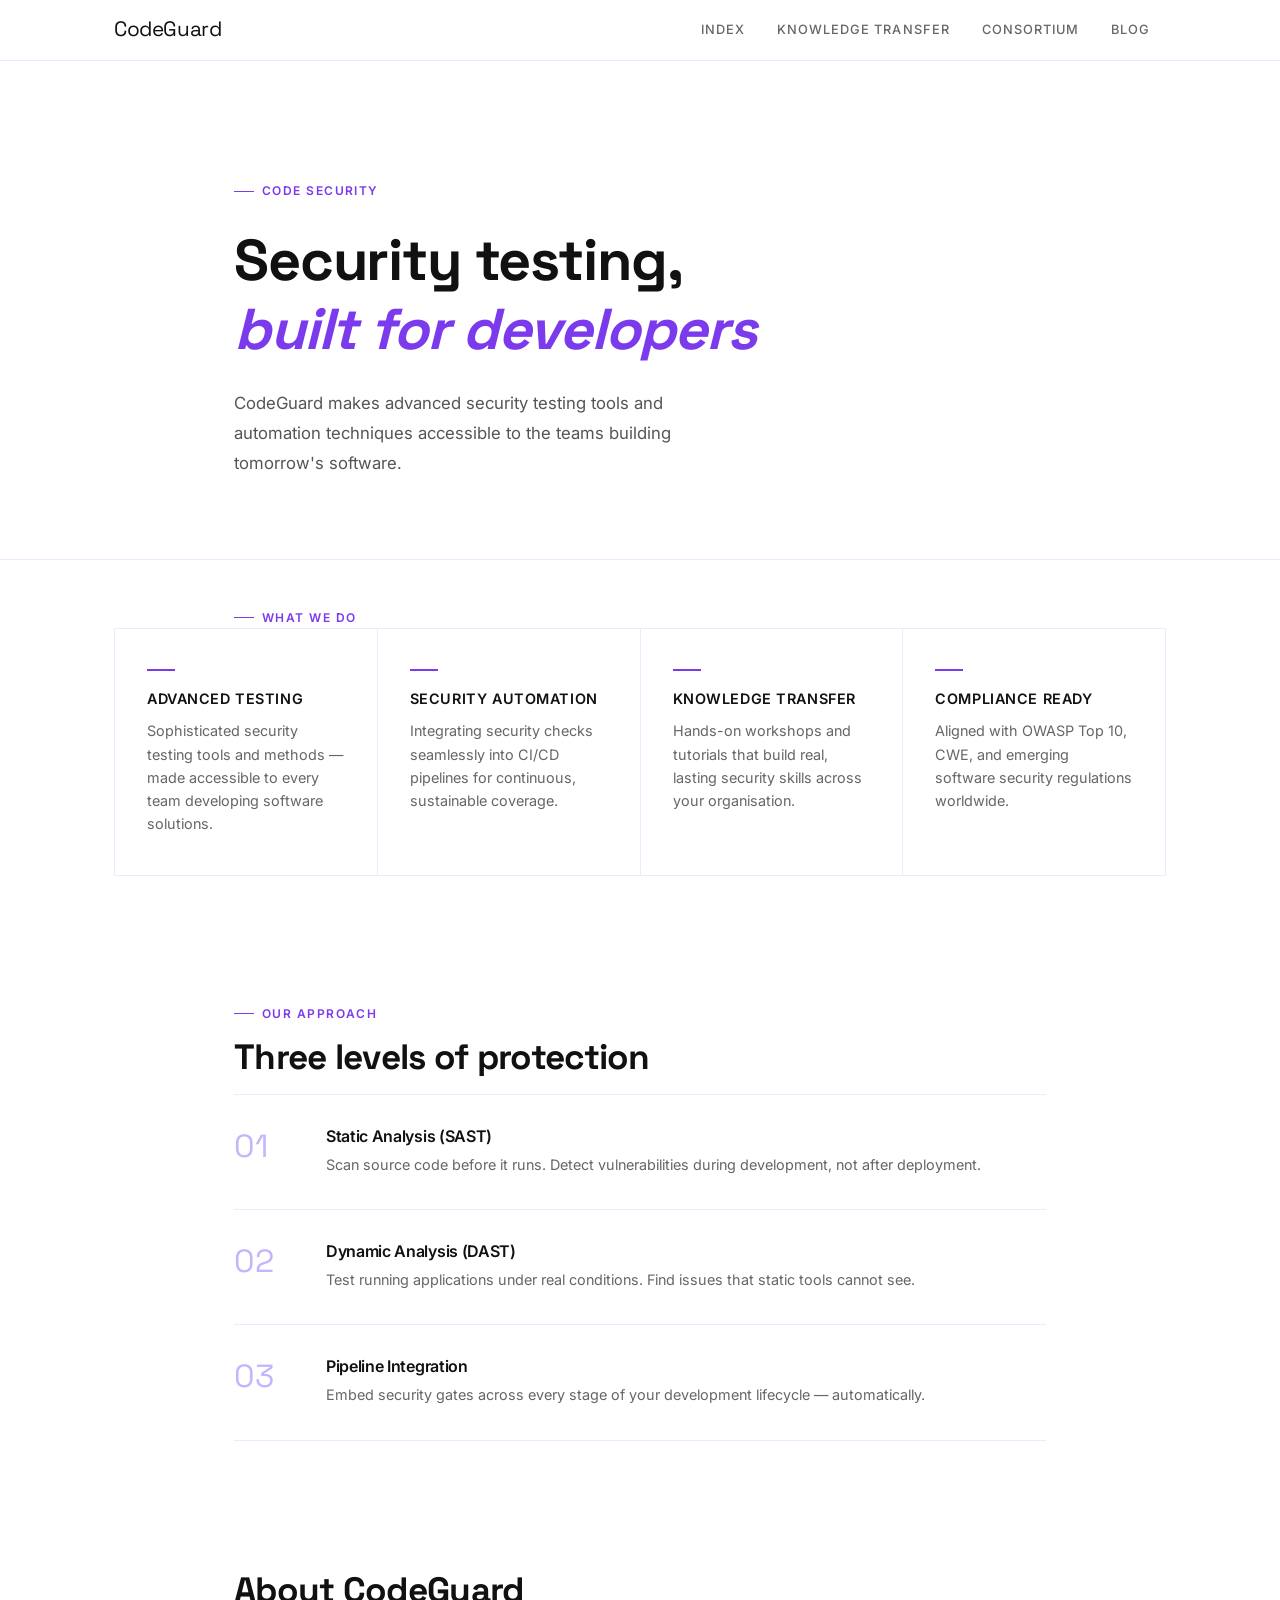
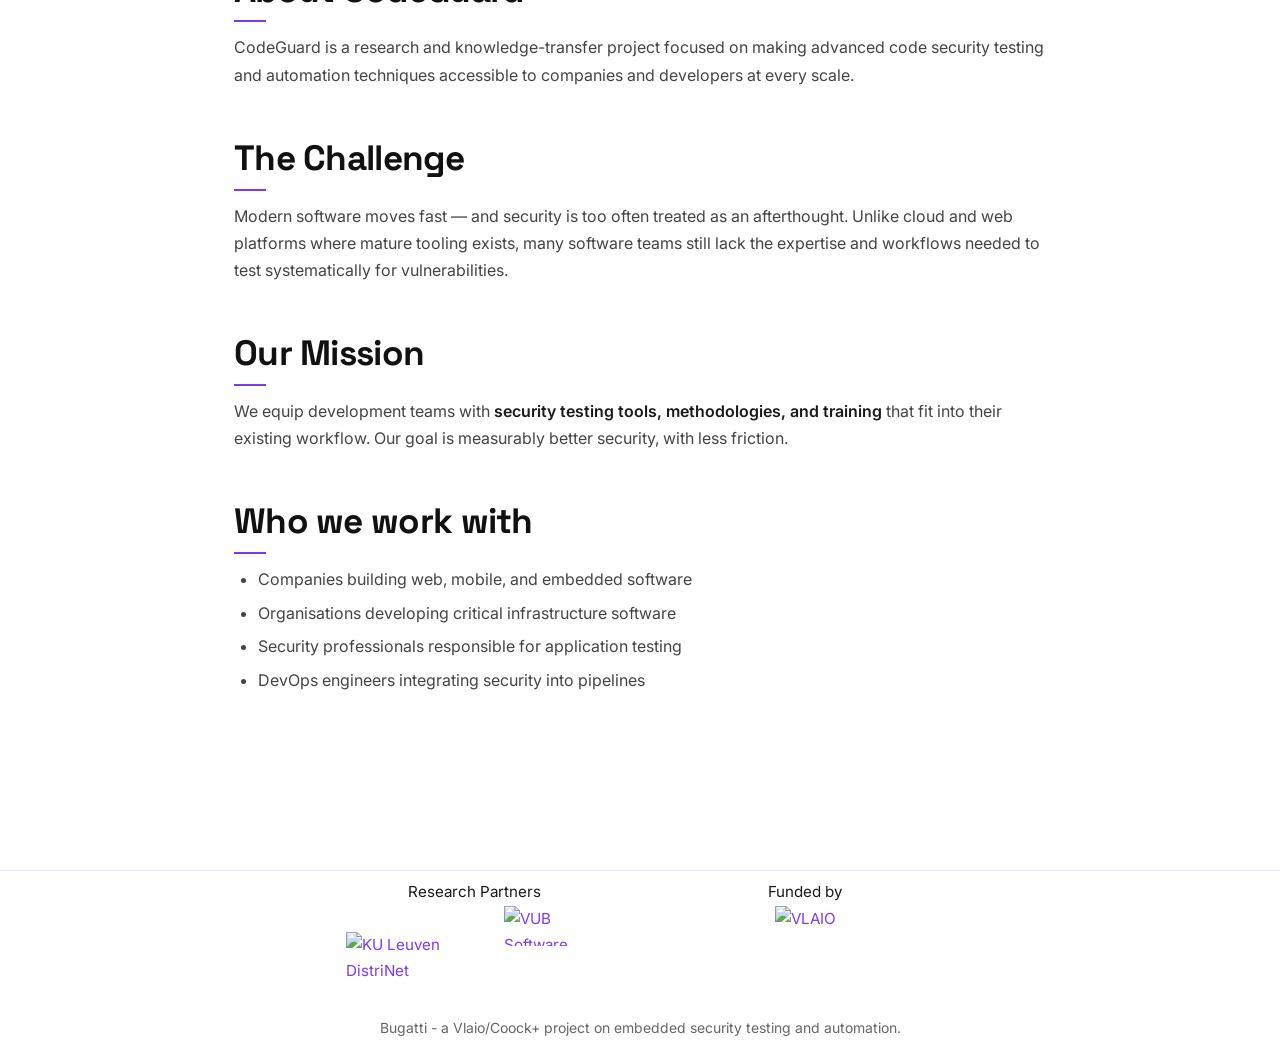
==== index.html @ ed8e91cf "added website page structure and template" ====
<!DOCTYPE html>
<html lang="en">

<head>
  <meta charset="utf-8">
  <meta name="viewport" content="width=device-width, initial-scale=1">
  <title>CodeGuard — Code Security Testing and Automation</title>
  <meta name="description"
    content="CodeGuard makes advanced code security testing and automation accessible to software teams.">
  <link rel="stylesheet" href="style.css">
</head>

<body>

  <header class="site-header">
    <div class="container--wide">
      <div class="nav-inner">
        <a class="site-brand" href="index.html">CodeGuard</a>
        <nav class="site-nav">
          <a href="index.html">Index</a>
          <a href="knowledge-transfer.html">Knowledge Transfer</a>
          <a href="consortium.html">Consortium</a>
          <a href="blog.html">Blog</a>
        </nav>
      </div>
    </div>
  </header>

  <main>

    <!-- Hero -->
    <section class="hero">
      <div class="container">
        <div class="hero__label">Code Security</div>
        <h1>Security testing,<br><em>built for developers</em></h1>
        <p class="hero__sub">
          CodeGuard makes advanced security testing tools and automation techniques
          accessible to the teams building tomorrow's software.
        </p>

      </div>
    </section>

    <!-- Key capabilities -->
    <section class="section--sm">
      <div class="container">
        <p class="section-label">What we do</p>
      </div>
      <div class="container--wide">
        <div class="feature-grid">
          <div class="feature-card">
            <div class="feature-card__marker"></div>
            <h3>Advanced Testing</h3>
            <p>Sophisticated security testing tools and methods — made accessible to every team developing software
              solutions.</p>
          </div>
          <div class="feature-card">
            <div class="feature-card__marker"></div>
            <h3>Security Automation</h3>
            <p>Integrating security checks seamlessly into CI/CD pipelines for continuous, sustainable coverage.</p>
          </div>
          <div class="feature-card">
            <div class="feature-card__marker"></div>
            <h3>Knowledge Transfer</h3>
            <p>Hands-on workshops and tutorials that build real, lasting security skills across your organisation.</p>
          </div>
          <div class="feature-card">
            <div class="feature-card__marker"></div>
            <h3>Compliance Ready</h3>
            <p>Aligned with OWASP Top 10, CWE, and emerging software security regulations worldwide.</p>
          </div>
        </div>
      </div>
    </section>

    <!-- Three-level approach -->
    <section class="section" id="about">
      <div class="container">
        <p class="section-label">Our approach</p>
        <h2>Three levels of protection</h2>
        <div class="step-list">
          <div class="step-item">
            <div class="step-number">01</div>
            <div class="step-content">
              <h3>Static Analysis (SAST)</h3>
              <p>Scan source code before it runs. Detect vulnerabilities during development, not after deployment.</p>
            </div>
          </div>
          <div class="step-item">
            <div class="step-number">02</div>
            <div class="step-content">
              <h3>Dynamic Analysis (DAST)</h3>
              <p>Test running applications under real conditions. Find issues that static tools cannot see.</p>
            </div>
          </div>
          <div class="step-item">
            <div class="step-number">03</div>
            <div class="step-content">
              <h3>Pipeline Integration</h3>
              <p>Embed security gates across every stage of your development lifecycle — automatically.</p>
            </div>
          </div>
        </div>
      </div>
    </section>

    <!-- About prose -->
    <section class="section" style="padding-top:0;">
      <div class="container prose">
        <h2>About CodeGuard</h2>
        <p>
          CodeGuard is a research and knowledge-transfer project focused on making
          advanced code security testing and automation techniques accessible to
          companies and developers at every scale.
        </p>

        <h2>The Challenge</h2>
        <p>
          Modern software moves fast — and security is too often treated as an
          afterthought. Unlike cloud and web platforms where mature tooling exists,
          many software teams still lack the expertise and workflows needed to test
          systematically for vulnerabilities.
        </p>

        <h2>Our Mission</h2>
        <p>
          We equip development teams with <strong>security testing tools, methodologies,
            and training</strong> that fit into their existing workflow. Our goal is
          measurably better security, with less friction.
        </p>

        <h2>Who we work with</h2>
        <ul>
          <li>Companies building web, mobile, and embedded software</li>
          <li>Organisations developing critical infrastructure software</li>
          <li>Security professionals responsible for application testing</li>
          <li>DevOps engineers integrating security into pipelines</li>
        </ul>
      </div>
    </section>

  </main>

  <footer class="site-footer" style="padding: 0.5em 0 0.5em 0; font-size: 0.95em;">
    <div class="wrapper" style="padding: 0;">
      <div class="footer-row"
        style="display: flex; flex-direction: row; align-items: flex-start; justify-content: center; gap: 2em; flex-wrap: nowrap;">
        <!-- Research Partners Column -->
        <div
          style="display: flex; flex-direction: column; align-items: center; flex: 1; min-width: 220px; max-width: 300px;">
          <div class="footer-partners-title" style="font-size: 1em; text-align: center; margin-bottom: 0.1em;">Research
            Partners</div>
          <div class="footer-logos"
            style="display: flex; gap: 0.5em; align-items: center; justify-content: center; width: 100%;">
            <a href="http://iiw.kuleuven.be/onderzoek/distrinet/" target="_blank" rel="noopener noreferrer"
              title="KU Leuven DistriNet">
              <img src="/assets/images/kul_distrinet.png" alt="KU Leuven DistriNet"
                style="max-height: 50px; max-width: 150px;">
            </a>
            <a href="https://soft.vub.ac.be/" target="_blank" rel="noopener noreferrer"
              title="VUB Software Languages Lab">
              <img src="/assets/images/vub_soft.png" alt="VUB Software Languages Lab"
                style="max-height: 40px; max-width: 100px;">
            </a>
          </div>
        </div>
        <!-- Funded By Column -->
        <div
          style="display: flex; flex-direction: column; align-items: center; flex: 1; min-width: 220px; max-width: 300px;">
          <div class="footer-partners-title" style="font-size: 1em; text-align: center; margin-bottom: 0.1em;">Funded by
          </div>
          <div class="footer-logo-funded"
            style="display: flex; align-items: center; justify-content: center; width: 100%;">
            <a href="https://www.vlaio.be/" target="_blank" rel="noopener noreferrer"
              title="VLAIO - Flanders Innovation & Entrepreneurship">
              <img src="/assets/images/vlaio.png" alt="VLAIO" style="max-height: 38px; max-width: 110px;">
            </a>
          </div>
        </div>
      </div>
      <div style="text-align:center; font-size:0.92em; color:#666; margin-top:0.5em;">
        Bugatti - a Vlaio/Coock+ project on embedded security testing and automation.
      </div>
    </div>
  </footer>

</body>

</html>
---- style.css ----
@import url('https://fonts.googleapis.com/css2?family=Inter:wght@300;400;500;600;700&family=Space+Grotesk:wght@400;500;600;700&display=swap');

/* ── Reset & Base ──────────────────────────────── */
*, *::before, *::after { margin: 0; padding: 0; box-sizing: border-box; }

html { font-size: 16px; scroll-behavior: smooth; }

body {
  font-family: 'Inter', sans-serif;
  font-weight: 400;
  line-height: 1.7;
  color: #1a1a1a;
  background: #ffffff;
  -webkit-font-smoothing: antialiased;
}

/* ── Typography ───────────────────────────────── */
h1, h2, h3, h4 {
  font-family: 'Space Grotesk', sans-serif;
  font-weight: 700;
  letter-spacing: -0.02em;
  line-height: 1.2;
  color: #111;
}

h1 { font-size: clamp(2.4rem, 5vw, 3.6rem); }
h2 { font-size: clamp(1.6rem, 3vw, 2.2rem); margin-bottom: 1rem; }
h3 { font-size: 1.25rem; margin-bottom: 0.5rem; }
h4 { font-size: 1rem; }

p { margin-bottom: 1rem; color: #444; }
p:last-child { margin-bottom: 0; }

a { color: #7c3aed; text-decoration: none; transition: color 0.2s; }
a:hover { color: #5b21b6; }

ul, ol { margin-left: 1.5rem; color: #444; }
li { margin-bottom: 0.4rem; }

strong { font-weight: 600; color: #1a1a1a; }

hr { border: none; border-top: 1px solid #ede9fe; margin: 2.5rem 0; }

/* ── Layout ───────────────────────────────────── */
.container {
  max-width: 860px;
  margin: 0 auto;
  padding: 0 1.5rem;
}

.container--wide {
  max-width: 1100px;
  margin: 0 auto;
  padding: 0 1.5rem;
}

/* ── Header / Nav ─────────────────────────────── */
.site-header {
  position: sticky;
  top: 0;
  background: rgba(255, 255, 255, 0.95);
  -webkit-backdrop-filter: blur(8px);
  backdrop-filter: blur(8px);
  border-bottom: 1px solid #ede9fe;
  z-index: 100;
}

.nav-inner {
  display: flex;
  align-items: center;
  justify-content: space-between;
  height: 60px;
}

.site-brand {
  font-family: 'Space Grotesk', sans-serif;
  font-size: 1.3rem;
  color: #111;
  letter-spacing: -0.02em;
}

.site-brand:hover { color: #7c3aed; text-decoration: none; }

.site-nav {
  display: flex;
  align-items: center;
  gap: 0;
}

.site-nav a {
  font-size: 0.8rem;
  font-weight: 500;
  letter-spacing: 0.08em;
  text-transform: uppercase;
  color: #666;
  padding: 0.4rem 1rem;
  border-radius: 2px;
  transition: color 0.2s;
}

.site-nav a:hover { color: #7c3aed; text-decoration: none; }

/* ── Page sections ────────────────────────────── */
.section { padding: 5rem 0; }
.section--sm { padding: 3rem 0; }
.section--top { padding-top: 5rem; }

/* ── Hero ─────────────────────────────────────── */
.hero {
  padding: 7rem 0 5rem;
  border-bottom: 1px solid #ede9fe;
}

.hero__label {
  display: inline-flex;
  align-items: center;
  gap: 0.5rem;
  font-size: 0.75rem;
  font-weight: 600;
  letter-spacing: 0.12em;
  text-transform: uppercase;
  color: #7c3aed;
  margin-bottom: 1.5rem;
}

.hero__label::before {
  content: '';
  display: inline-block;
  width: 20px;
  height: 1px;
  background: #7c3aed;
}

.hero h1 { margin-bottom: 1.5rem; max-width: 700px; }

.hero h1 em {
  font-style: italic;
  color: #7c3aed;
}

.hero__sub {
  font-size: 1.05rem;
  color: #555;
  max-width: 520px;
  margin-bottom: 2.5rem;
  line-height: 1.8;
}

.hero__actions { display: flex; gap: 1rem; align-items: center; flex-wrap: wrap; }

/* ── Buttons ──────────────────────────────────── */
.btn {
  display: inline-block;
  font-size: 0.8rem;
  font-weight: 600;
  letter-spacing: 0.06em;
  text-transform: uppercase;
  padding: 0.75rem 1.75rem;
  border-radius: 2px;
  transition: all 0.2s;
  text-decoration: none;
}

.btn--primary {
  background: #7c3aed;
  color: #fff;
  border: 1px solid #7c3aed;
}

.btn--primary:hover {
  background: #5b21b6;
  border-color: #5b21b6;
  color: #fff;
  text-decoration: none;
}

.btn--ghost {
  background: transparent;
  color: #7c3aed;
  border: 1px solid #c4b5fd;
}

.btn--ghost:hover {
  background: #f5f3ff;
  text-decoration: none;
}

/* ── Feature grid ─────────────────────────────── */
.feature-grid {
  display: grid;
  grid-template-columns: repeat(auto-fit, minmax(240px, 1fr));
  gap: 0;
  border-top: 1px solid #ede9fe;
  border-left: 1px solid #ede9fe;
}

.feature-card {
  padding: 2.5rem 2rem;
  border-right: 1px solid #ede9fe;
  border-bottom: 1px solid #ede9fe;
  transition: background 0.2s;
}

.feature-card:hover { background: #faf8ff; }

.feature-card__marker {
  width: 28px;
  height: 2px;
  background: #7c3aed;
  margin-bottom: 1.2rem;
}

.feature-card h3 {
  font-family: 'Inter', sans-serif;
  font-size: 0.9rem;
  font-weight: 600;
  letter-spacing: 0.04em;
  text-transform: uppercase;
  color: #111;
  margin-bottom: 0.75rem;
}

.feature-card p { font-size: 0.9rem; color: #666; margin: 0; line-height: 1.6; }

/* ── Level / Step cards ───────────────────────── */
.step-list { display: flex; flex-direction: column; gap: 0; }

.step-item {
  display: grid;
  grid-template-columns: 60px 1fr;
  gap: 2rem;
  padding: 2rem 0;
  border-bottom: 1px solid #ede9fe;
  align-items: start;
}

.step-item:first-child { border-top: 1px solid #ede9fe; }

.step-number {
  font-family: 'Space Grotesk', sans-serif;
  font-size: 2rem;
  color: #c4b5fd;
  line-height: 1;
  padding-top: 0.15rem;
}

.step-content h3 {
  font-family: 'Inter', sans-serif;
  font-size: 1rem;
  font-weight: 600;
  color: #111;
  margin-bottom: 0.4rem;
}

.step-content p { font-size: 0.9rem; color: #666; margin: 0; }

/* ── Prose content (About, etc.) ──────────────── */
.prose h1 { margin-bottom: 0.75rem; }
.prose h2 { margin-top: 3rem; margin-bottom: 0.75rem; padding-bottom: 0; }
.prose h2::after {
  content: '';
  display: block;
  width: 32px;
  height: 2px;
  background: #7c3aed;
  margin-top: 0.6rem;
}
.prose p { font-size: 1rem; color: #444; }
.prose ul { margin-bottom: 1rem; }
.prose ol { margin-bottom: 1rem; }
.prose li { font-size: 1rem; color: #444; }

/* ── Page hero (inner pages) ──────────────────── */
.page-hero {
  padding: 4rem 0 3rem;
  border-bottom: 1px solid #ede9fe;
}

.page-hero__label {
  font-size: 0.75rem;
  font-weight: 600;
  letter-spacing: 0.12em;
  text-transform: uppercase;
  color: #7c3aed;
  margin-bottom: 0.75rem;
}

.page-hero h1 { margin-bottom: 0.75rem; }
.page-hero p { font-size: 1.05rem; color: #555; max-width: 560px; }

/* ── Event / Blog cards ───────────────────────── */
.card-list { display: flex; flex-direction: column; gap: 0; }

.card {
  padding: 2rem 0;
  border-bottom: 1px solid #ede9fe;
}

.card:first-child { border-top: 1px solid #ede9fe; }

.card__meta {
  font-size: 0.78rem;
  font-weight: 500;
  letter-spacing: 0.06em;
  text-transform: uppercase;
  color: #a78bfa;
  margin-bottom: 0.5rem;
}

.card h3 {
  font-family: 'Inter', sans-serif;
  font-size: 1.05rem;
  font-weight: 600;
  color: #111;
  margin-bottom: 0.4rem;
}

.card h3 a { color: inherit; }
.card h3 a:hover { color: #7c3aed; }

.card p { font-size: 0.9rem; color: #666; margin-bottom: 0.75rem; }

.card__link {
  font-size: 0.8rem;
  font-weight: 600;
  letter-spacing: 0.04em;
  color: #7c3aed;
}

.card__link:hover { color: #5b21b6; }

/* ── Upcoming event highlight ─────────────────── */
.event-highlight {
  padding: 2rem;
  background: #faf8ff;
  border: 1px solid #ede9fe;
  border-left: 3px solid #7c3aed;
  border-radius: 2px;
  margin: 2.5rem 0;
}

.event-highlight h3 {
  font-family: 'Inter', sans-serif;
  font-size: 1rem;
  font-weight: 600;
  margin-bottom: 0.5rem;
}

.event-highlight p, .event-highlight li { font-size: 0.9rem; color: #555; }

/* ── Partner block ────────────────────────────── */
.partner-card {
  padding: 2rem 0;
  border-bottom: 1px solid #ede9fe;
}

.partner-card:first-child { border-top: 1px solid #ede9fe; }

.partner-card h3 {
  font-family: 'Inter', sans-serif;
  font-size: 1.05rem;
  font-weight: 600;
  margin-bottom: 0.25rem;
  color: #111;
}

.partner-card .partner-role {
  font-size: 0.78rem;
  font-weight: 600;
  letter-spacing: 0.08em;
  text-transform: uppercase;
  color: #a78bfa;
  margin-bottom: 0.75rem;
}

.partner-card p { font-size: 0.9rem; color: #666; margin-bottom: 0.5rem; }

.partner-card a { font-size: 0.875rem; }

/* ── Contact box ──────────────────────────────── */
.contact-box {
  display: inline-flex;
  align-items: flex-start;
  gap: 0.75rem;
  padding: 1.25rem 1.5rem;
  border: 1px solid #ede9fe;
  border-radius: 2px;
  margin: 1.5rem 0;
  background: #faf8ff;
}

.contact-box__icon { color: #7c3aed; font-size: 1.1rem; line-height: 1.6; flex-shrink: 0; }
.contact-box__name { font-size: 0.9rem; font-weight: 600; color: #111; margin-bottom: 0.1rem; }
.contact-box__detail { font-size: 0.85rem; color: #666; }
.contact-box a { font-size: 0.85rem; }

/* ── Benefits grid ────────────────────────────── */
.benefit-grid {
  display: grid;
  grid-template-columns: repeat(auto-fit, minmax(200px, 1fr));
  gap: 0;
  border-top: 1px solid #ede9fe;
  border-left: 1px solid #ede9fe;
  margin-top: 2rem;
}

.benefit-item {
  padding: 2rem 1.5rem;
  border-right: 1px solid #ede9fe;
  border-bottom: 1px solid #ede9fe;
}

.benefit-item__icon { font-size: 1.4rem; margin-bottom: 0.75rem; }

.benefit-item h4 {
  font-family: 'Inter', sans-serif;
  font-size: 0.875rem;
  font-weight: 600;
  color: #111;
  margin-bottom: 0.4rem;
}

.benefit-item p { font-size: 0.85rem; color: #666; margin: 0; }

/* ── Blog search ──────────────────────────────── */
.search-box {
  width: 100%;
  padding: 0.75rem 1rem;
  font-size: 0.9rem;
  font-family: 'Inter', sans-serif;
  border: 1px solid #ede9fe;
  border-radius: 2px;
  outline: none;
  color: #1a1a1a;
  background: #fff;
  transition: border-color 0.2s;
  margin-bottom: 0.5rem;
}

.search-box:focus { border-color: #7c3aed; }
.search-hint { font-size: 0.8rem; color: #999; margin-bottom: 2rem; }

/* ── Section label ────────────────────────────── */
.section-label {
  font-size: 0.75rem;
  font-weight: 600;
  letter-spacing: 0.12em;
  text-transform: uppercase;
  color: #7c3aed;
  margin-bottom: 0.75rem;
  display: flex;
  align-items: center;
  gap: 0.5rem;
}

.section-label::before {
  content: '';
  display: inline-block;
  width: 20px;
  height: 1px;
  background: #7c3aed;
}

/* ── Footer ───────────────────────────────────── */
.site-footer {
  border-top: 1px solid #ede9fe;
  padding: 2.5rem 0;
  margin-top: 5rem;
}

.footer-inner {
  display: flex;
  align-items: center;
  justify-content: space-between;
  gap: 1rem;
  flex-wrap: wrap;
}

.footer-brand {
  font-family: 'Space Grotesk', sans-serif;
  font-size: 1.1rem;
  color: #111;
}

.footer-copy { font-size: 0.8rem; color: #999; }

/* ── Responsive ───────────────────────────────── */
@media (max-width: 640px) {
  .hero { padding: 4rem 0 3rem; }
  .section { padding: 3rem 0; }
  .nav-inner { height: 54px; }
  .site-nav a { padding: 0.4rem 0.5rem; }
  .step-item { grid-template-columns: 40px 1fr; gap: 1rem; }
  .footer-inner { flex-direction: column; align-items: flex-start; }
}
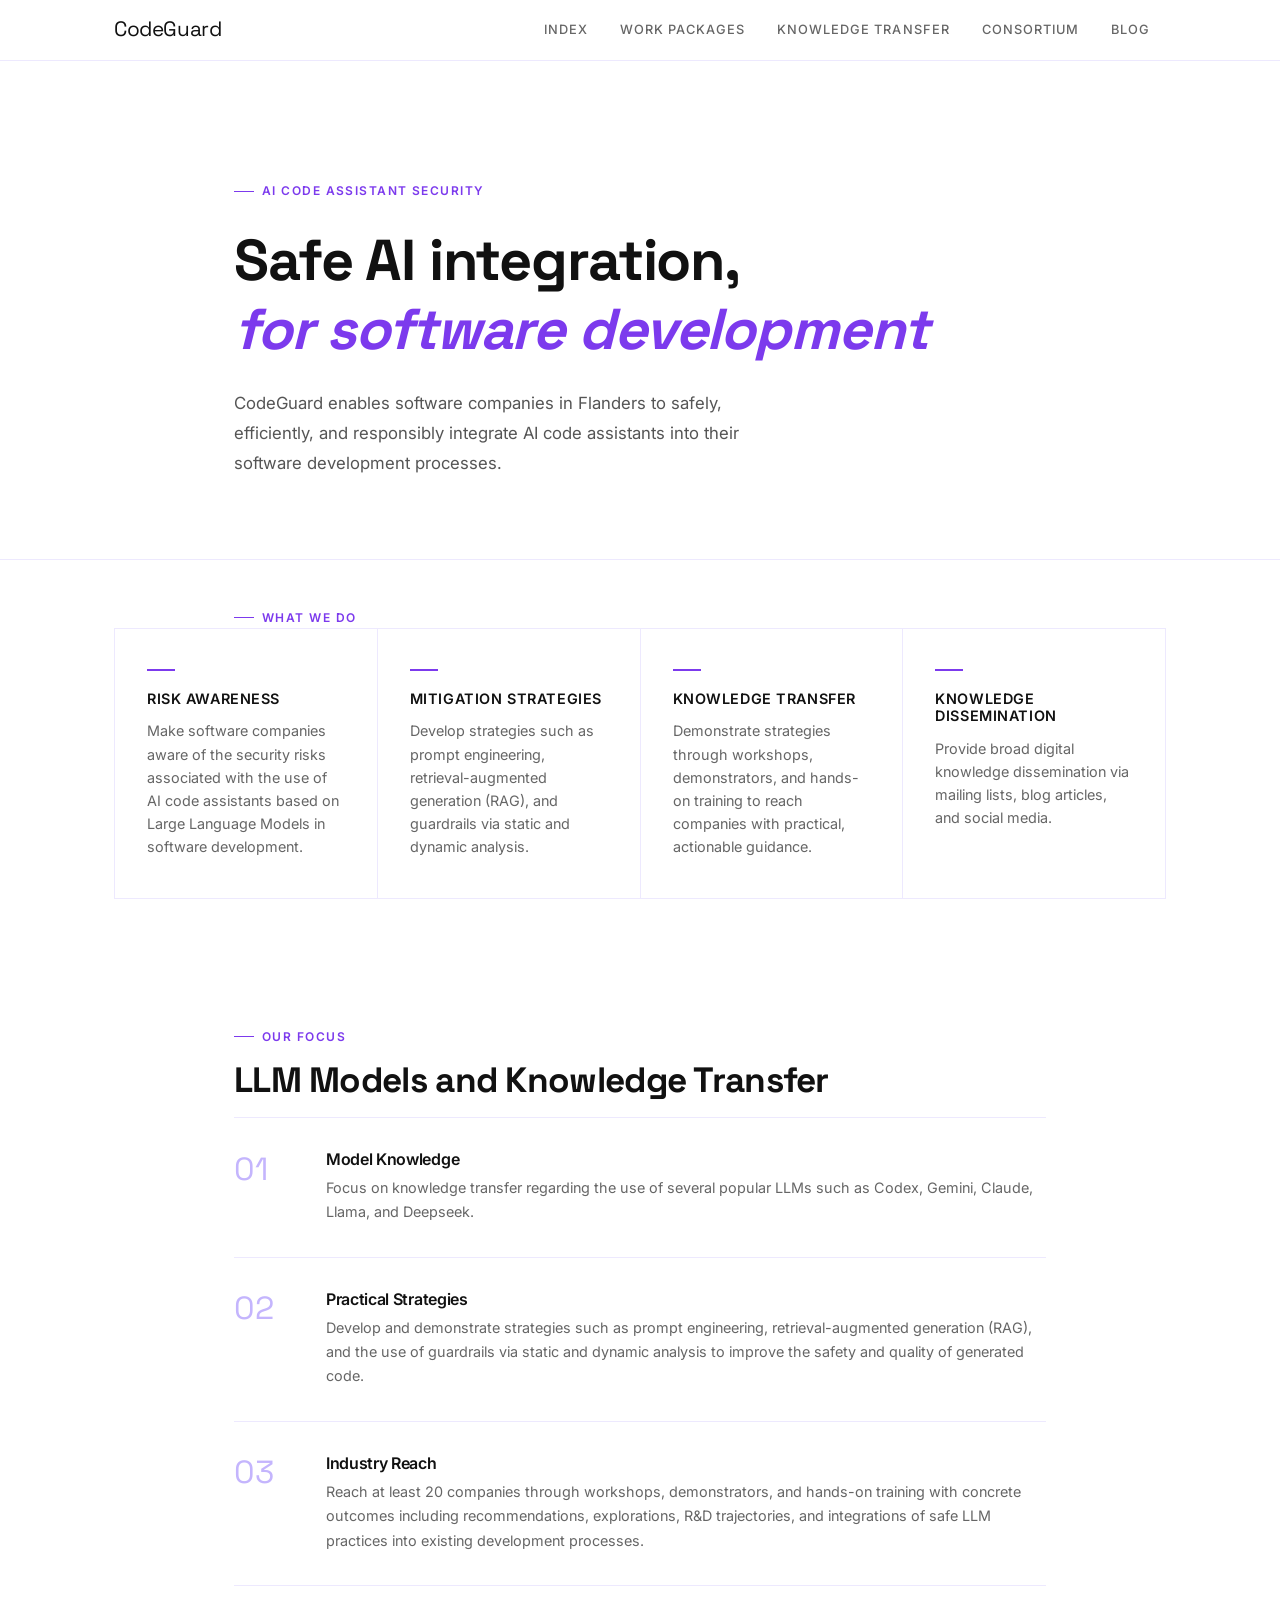
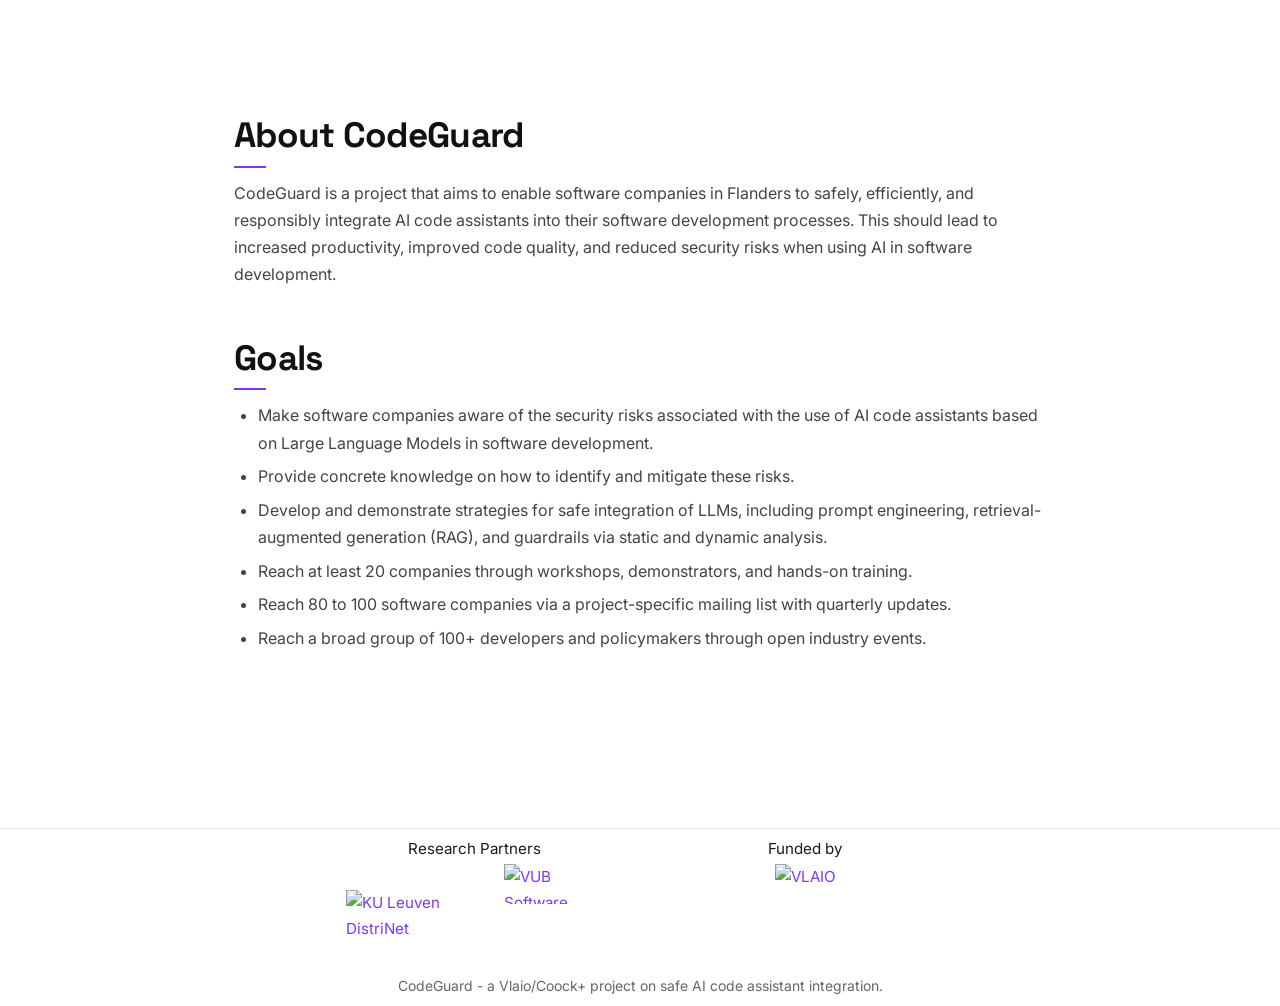
==== commit 4d1ddafa: "New content" ====
--- a/index.html
+++ b/index.html
@@ -1,189 +1,329 @@
-<!DOCTYPE html>
+<!doctype html>
 <html lang="en">
-
-<head>
-  <meta charset="utf-8">
-  <meta name="viewport" content="width=device-width, initial-scale=1">
-  <title>CodeGuard — Code Security Testing and Automation</title>
-  <meta name="description"
-    content="CodeGuard makes advanced code security testing and automation accessible to software teams.">
-  <link rel="stylesheet" href="style.css">
-</head>
-
-<body>
-
-  <header class="site-header">
-    <div class="container--wide">
-      <div class="nav-inner">
-        <a class="site-brand" href="index.html">CodeGuard</a>
-        <nav class="site-nav">
-          <a href="index.html">Index</a>
-          <a href="knowledge-transfer.html">Knowledge Transfer</a>
-          <a href="consortium.html">Consortium</a>
-          <a href="blog.html">Blog</a>
-        </nav>
-      </div>
-    </div>
-  </header>
-
-  <main>
-
-    <!-- Hero -->
-    <section class="hero">
-      <div class="container">
-        <div class="hero__label">Code Security</div>
-        <h1>Security testing,<br><em>built for developers</em></h1>
-        <p class="hero__sub">
-          CodeGuard makes advanced security testing tools and automation techniques
-          accessible to the teams building tomorrow's software.
-        </p>
-
-      </div>
-    </section>
-
-    <!-- Key capabilities -->
-    <section class="section--sm">
-      <div class="container">
-        <p class="section-label">What we do</p>
-      </div>
-      <div class="container--wide">
-        <div class="feature-grid">
-          <div class="feature-card">
-            <div class="feature-card__marker"></div>
-            <h3>Advanced Testing</h3>
-            <p>Sophisticated security testing tools and methods — made accessible to every team developing software
-              solutions.</p>
-          </div>
-          <div class="feature-card">
-            <div class="feature-card__marker"></div>
-            <h3>Security Automation</h3>
-            <p>Integrating security checks seamlessly into CI/CD pipelines for continuous, sustainable coverage.</p>
-          </div>
-          <div class="feature-card">
-            <div class="feature-card__marker"></div>
-            <h3>Knowledge Transfer</h3>
-            <p>Hands-on workshops and tutorials that build real, lasting security skills across your organisation.</p>
-          </div>
-          <div class="feature-card">
-            <div class="feature-card__marker"></div>
-            <h3>Compliance Ready</h3>
-            <p>Aligned with OWASP Top 10, CWE, and emerging software security regulations worldwide.</p>
-          </div>
-        </div>
-      </div>
-    </section>
-
-    <!-- Three-level approach -->
-    <section class="section" id="about">
-      <div class="container">
-        <p class="section-label">Our approach</p>
-        <h2>Three levels of protection</h2>
-        <div class="step-list">
-          <div class="step-item">
-            <div class="step-number">01</div>
-            <div class="step-content">
-              <h3>Static Analysis (SAST)</h3>
-              <p>Scan source code before it runs. Detect vulnerabilities during development, not after deployment.</p>
+    <head>
+        <meta charset="utf-8" />
+        <meta name="viewport" content="width=device-width, initial-scale=1" />
+        <title>
+            CodeGuard — Safe Deployment of AI Code Assistants in Software
+            Development
+        </title>
+        <meta
+            name="description"
+            content="CodeGuard enables software companies in Flanders to safely, efficiently, and responsibly integrate AI code assistants into their software development processes."
+        />
+        <link rel="stylesheet" href="style.css" />
+    </head>
+
+    <body>
+        <header class="site-header">
+            <div class="container--wide">
+                <div class="nav-inner">
+                    <a class="site-brand" href="index.html">CodeGuard</a>
+                    <nav class="site-nav">
+                        <a href="index.html">Index</a>
+                        <a href="workpackages.html">Work Packages</a>
+                        <a href="knowledge-transfer.html">Knowledge Transfer</a>
+                        <a href="consortium.html">Consortium</a>
+                        <a href="blog.html">Blog</a>
+                    </nav>
+                </div>
             </div>
-          </div>
-          <div class="step-item">
-            <div class="step-number">02</div>
-            <div class="step-content">
-              <h3>Dynamic Analysis (DAST)</h3>
-              <p>Test running applications under real conditions. Find issues that static tools cannot see.</p>
+        </header>
+
+        <main>
+            <!-- Hero -->
+            <section class="hero">
+                <div class="container">
+                    <div class="hero__label">AI Code Assistant Security</div>
+                    <h1>
+                        Safe AI integration,<br /><em
+                            >for software development</em
+                        >
+                    </h1>
+                    <p class="hero__sub">
+                        CodeGuard enables software companies in Flanders to
+                        safely, efficiently, and responsibly integrate AI code
+                        assistants into their software development processes.
+                    </p>
+                </div>
+            </section>
+
+            <!-- Key capabilities -->
+            <section class="section--sm">
+                <div class="container">
+                    <p class="section-label">What we do</p>
+                </div>
+                <div class="container--wide">
+                    <div class="feature-grid">
+                        <div class="feature-card">
+                            <div class="feature-card__marker"></div>
+                            <h3>Risk Awareness</h3>
+                            <p>
+                                Make software companies aware of the security
+                                risks associated with the use of AI code
+                                assistants based on Large Language Models in
+                                software development.
+                            </p>
+                        </div>
+                        <div class="feature-card">
+                            <div class="feature-card__marker"></div>
+                            <h3>Mitigation Strategies</h3>
+                            <p>
+                                Develop strategies such as prompt engineering,
+                                retrieval-augmented generation (RAG), and
+                                guardrails via static and dynamic analysis.
+                            </p>
+                        </div>
+                        <div class="feature-card">
+                            <div class="feature-card__marker"></div>
+                            <h3>Knowledge Transfer</h3>
+                            <p>
+                                Demonstrate strategies through workshops,
+                                demonstrators, and hands-on training to reach
+                                companies with practical, actionable guidance.
+                            </p>
+                        </div>
+                        <div class="feature-card">
+                            <div class="feature-card__marker"></div>
+                            <h3>Knowledge Dissemination</h3>
+                            <p>
+                                Provide broad digital knowledge dissemination
+                                via mailing lists, blog articles, and social
+                                media.
+                            </p>
+                        </div>
+                    </div>
+                </div>
+            </section>
+
+            <!-- Three-level approach -->
+            <section class="section" id="about">
+                <div class="container">
+                    <p class="section-label">Our focus</p>
+                    <h2>LLM Models and Knowledge Transfer</h2>
+                    <div class="step-list">
+                        <div class="step-item">
+                            <div class="step-number">01</div>
+                            <div class="step-content">
+                                <h3>Model Knowledge</h3>
+                                <p>
+                                    Focus on knowledge transfer regarding the
+                                    use of several popular LLMs such as Codex,
+                                    Gemini, Claude, Llama, and Deepseek.
+                                </p>
+                            </div>
+                        </div>
+                        <div class="step-item">
+                            <div class="step-number">02</div>
+                            <div class="step-content">
+                                <h3>Practical Strategies</h3>
+                                <p>
+                                    Develop and demonstrate strategies such as
+                                    prompt engineering, retrieval-augmented
+                                    generation (RAG), and the use of guardrails
+                                    via static and dynamic analysis to improve
+                                    the safety and quality of generated code.
+                                </p>
+                            </div>
+                        </div>
+                        <div class="step-item">
+                            <div class="step-number">03</div>
+                            <div class="step-content">
+                                <h3>Industry Reach</h3>
+                                <p>
+                                    Reach at least 20 companies through
+                                    workshops, demonstrators, and hands-on
+                                    training with concrete outcomes including
+                                    recommendations, explorations, R&D
+                                    trajectories, and integrations of safe LLM
+                                    practices into existing development
+                                    processes.
+                                </p>
+                            </div>
+                        </div>
+                    </div>
+                </div>
+            </section>
+
+            <!-- About prose -->
+            <section class="section" style="padding-top: 0">
+                <div class="container prose">
+                    <h2>About CodeGuard</h2>
+                    <p>
+                        CodeGuard is a project that aims to enable software
+                        companies in Flanders to safely, efficiently, and
+                        responsibly integrate AI code assistants into their
+                        software development processes. This should lead to
+                        increased productivity, improved code quality, and
+                        reduced security risks when using AI in software
+                        development.
+                    </p>
+
+                    <h2>Goals</h2>
+                    <ul>
+                        <li>
+                            Make software companies aware of the security risks
+                            associated with the use of AI code assistants based
+                            on Large Language Models in software development.
+                        </li>
+                        <li>
+                            Provide concrete knowledge on how to identify and
+                            mitigate these risks.
+                        </li>
+                        <li>
+                            Develop and demonstrate strategies for safe
+                            integration of LLMs, including prompt engineering,
+                            retrieval-augmented generation (RAG), and guardrails
+                            via static and dynamic analysis.
+                        </li>
+                        <li>
+                            Reach at least 20 companies through workshops,
+                            demonstrators, and hands-on training.
+                        </li>
+                        <li>
+                            Reach 80 to 100 software companies via a
+                            project-specific mailing list with quarterly
+                            updates.
+                        </li>
+                        <li>
+                            Reach a broad group of 100+ developers and
+                            policymakers through open industry events.
+                        </li>
+                    </ul>
+                </div>
+            </section>
+        </main>
+
+        <footer
+            class="site-footer"
+            style="padding: 0.5em 0 0.5em 0; font-size: 0.95em"
+        >
+            <div class="wrapper" style="padding: 0">
+                <div
+                    class="footer-row"
+                    style="
+                        display: flex;
+                        flex-direction: row;
+                        align-items: flex-start;
+                        justify-content: center;
+                        gap: 2em;
+                        flex-wrap: nowrap;
+                    "
+                >
+                    <!-- Research Partners Column -->
+                    <div
+                        style="
+                            display: flex;
+                            flex-direction: column;
+                            align-items: center;
+                            flex: 1;
+                            min-width: 220px;
+                            max-width: 300px;
+                        "
+                    >
+                        <div
+                            class="footer-partners-title"
+                            style="
+                                font-size: 1em;
+                                text-align: center;
+                                margin-bottom: 0.1em;
+                            "
+                        >
+                            Research Partners
+                        </div>
+                        <div
+                            class="footer-logos"
+                            style="
+                                display: flex;
+                                gap: 0.5em;
+                                align-items: center;
+                                justify-content: center;
+                                width: 100%;
+                            "
+                        >
+                            <a
+                                href="http://iiw.kuleuven.be/onderzoek/distrinet/"
+                                target="_blank"
+                                rel="noopener noreferrer"
+                                title="KU Leuven DistriNet"
+                            >
+                                <img
+                                    src="/assets/images/kul_distrinet.png"
+                                    alt="KU Leuven DistriNet"
+                                    style="max-height: 50px; max-width: 150px"
+                                />
+                            </a>
+                            <a
+                                href="https://soft.vub.ac.be/"
+                                target="_blank"
+                                rel="noopener noreferrer"
+                                title="VUB Software Languages Lab"
+                            >
+                                <img
+                                    src="/assets/images/vub_soft.png"
+                                    alt="VUB Software Languages Lab"
+                                    style="max-height: 40px; max-width: 100px"
+                                />
+                            </a>
+                        </div>
+                    </div>
+                    <!-- Funded By Column -->
+                    <div
+                        style="
+                            display: flex;
+                            flex-direction: column;
+                            align-items: center;
+                            flex: 1;
+                            min-width: 220px;
+                            max-width: 300px;
+                        "
+                    >
+                        <div
+                            class="footer-partners-title"
+                            style="
+                                font-size: 1em;
+                                text-align: center;
+                                margin-bottom: 0.1em;
+                            "
+                        >
+                            Funded by
+                        </div>
+                        <div
+                            class="footer-logo-funded"
+                            style="
+                                display: flex;
+                                align-items: center;
+                                justify-content: center;
+                                width: 100%;
+                            "
+                        >
+                            <a
+                                href="https://www.vlaio.be/"
+                                target="_blank"
+                                rel="noopener noreferrer"
+                                title="VLAIO - Flanders Innovation & Entrepreneurship"
+                            >
+                                <img
+                                    src="/assets/images/vlaio.png"
+                                    alt="VLAIO"
+                                    style="max-height: 38px; max-width: 110px"
+                                />
+                            </a>
+                        </div>
+                    </div>
+                </div>
+                <div
+                    style="
+                        text-align: center;
+                        font-size: 0.92em;
+                        color: #666;
+                        margin-top: 0.5em;
+                    "
+                >
+                    CodeGuard - a Vlaio/Coock+ project on safe AI code assistant
+                    integration.
+                </div>
             </div>
-          </div>
-          <div class="step-item">
-            <div class="step-number">03</div>
-            <div class="step-content">
-              <h3>Pipeline Integration</h3>
-              <p>Embed security gates across every stage of your development lifecycle — automatically.</p>
-            </div>
-          </div>
-        </div>
-      </div>
-    </section>
-
-    <!-- About prose -->
-    <section class="section" style="padding-top:0;">
-      <div class="container prose">
-        <h2>About CodeGuard</h2>
-        <p>
-          CodeGuard is a research and knowledge-transfer project focused on making
-          advanced code security testing and automation techniques accessible to
-          companies and developers at every scale.
-        </p>
-
-        <h2>The Challenge</h2>
-        <p>
-          Modern software moves fast — and security is too often treated as an
-          afterthought. Unlike cloud and web platforms where mature tooling exists,
-          many software teams still lack the expertise and workflows needed to test
-          systematically for vulnerabilities.
-        </p>
-
-        <h2>Our Mission</h2>
-        <p>
-          We equip development teams with <strong>security testing tools, methodologies,
-            and training</strong> that fit into their existing workflow. Our goal is
-          measurably better security, with less friction.
-        </p>
-
-        <h2>Who we work with</h2>
-        <ul>
-          <li>Companies building web, mobile, and embedded software</li>
-          <li>Organisations developing critical infrastructure software</li>
-          <li>Security professionals responsible for application testing</li>
-          <li>DevOps engineers integrating security into pipelines</li>
-        </ul>
-      </div>
-    </section>
-
-  </main>
-
-  <footer class="site-footer" style="padding: 0.5em 0 0.5em 0; font-size: 0.95em;">
-    <div class="wrapper" style="padding: 0;">
-      <div class="footer-row"
-        style="display: flex; flex-direction: row; align-items: flex-start; justify-content: center; gap: 2em; flex-wrap: nowrap;">
-        <!-- Research Partners Column -->
-        <div
-          style="display: flex; flex-direction: column; align-items: center; flex: 1; min-width: 220px; max-width: 300px;">
-          <div class="footer-partners-title" style="font-size: 1em; text-align: center; margin-bottom: 0.1em;">Research
-            Partners</div>
-          <div class="footer-logos"
-            style="display: flex; gap: 0.5em; align-items: center; justify-content: center; width: 100%;">
-            <a href="http://iiw.kuleuven.be/onderzoek/distrinet/" target="_blank" rel="noopener noreferrer"
-              title="KU Leuven DistriNet">
-              <img src="/assets/images/kul_distrinet.png" alt="KU Leuven DistriNet"
-                style="max-height: 50px; max-width: 150px;">
-            </a>
-            <a href="https://soft.vub.ac.be/" target="_blank" rel="noopener noreferrer"
-              title="VUB Software Languages Lab">
-              <img src="/assets/images/vub_soft.png" alt="VUB Software Languages Lab"
-                style="max-height: 40px; max-width: 100px;">
-            </a>
-          </div>
-        </div>
-        <!-- Funded By Column -->
-        <div
-          style="display: flex; flex-direction: column; align-items: center; flex: 1; min-width: 220px; max-width: 300px;">
-          <div class="footer-partners-title" style="font-size: 1em; text-align: center; margin-bottom: 0.1em;">Funded by
-          </div>
-          <div class="footer-logo-funded"
-            style="display: flex; align-items: center; justify-content: center; width: 100%;">
-            <a href="https://www.vlaio.be/" target="_blank" rel="noopener noreferrer"
-              title="VLAIO - Flanders Innovation & Entrepreneurship">
-              <img src="/assets/images/vlaio.png" alt="VLAIO" style="max-height: 38px; max-width: 110px;">
-            </a>
-          </div>
-        </div>
-      </div>
-      <div style="text-align:center; font-size:0.92em; color:#666; margin-top:0.5em;">
-        Bugatti - a Vlaio/Coock+ project on embedded security testing and automation.
-      </div>
-    </div>
-  </footer>
-
-</body>
-
-</html>+        </footer>
+    </body>
+</html>
--- a/style.css
+++ b/style.css
@@ -1,495 +1,703 @@
-@import url('https://fonts.googleapis.com/css2?family=Inter:wght@300;400;500;600;700&family=Space+Grotesk:wght@400;500;600;700&display=swap');
+@import url("https://fonts.googleapis.com/css2?family=Inter:wght@300;400;500;600;700&family=Space+Grotesk:wght@400;500;600;700&display=swap");
 
 /* ── Reset & Base ──────────────────────────────── */
-*, *::before, *::after { margin: 0; padding: 0; box-sizing: border-box; }
-
-html { font-size: 16px; scroll-behavior: smooth; }
+*,
+*::before,
+*::after {
+    margin: 0;
+    padding: 0;
+    box-sizing: border-box;
+}
+
+html {
+    font-size: 16px;
+    scroll-behavior: smooth;
+}
 
 body {
-  font-family: 'Inter', sans-serif;
-  font-weight: 400;
-  line-height: 1.7;
-  color: #1a1a1a;
-  background: #ffffff;
-  -webkit-font-smoothing: antialiased;
+    font-family: "Inter", sans-serif;
+    font-weight: 400;
+    line-height: 1.7;
+    color: #1a1a1a;
+    background: #ffffff;
+    -webkit-font-smoothing: antialiased;
 }
 
 /* ── Typography ───────────────────────────────── */
-h1, h2, h3, h4 {
-  font-family: 'Space Grotesk', sans-serif;
-  font-weight: 700;
-  letter-spacing: -0.02em;
-  line-height: 1.2;
-  color: #111;
-}
-
-h1 { font-size: clamp(2.4rem, 5vw, 3.6rem); }
-h2 { font-size: clamp(1.6rem, 3vw, 2.2rem); margin-bottom: 1rem; }
-h3 { font-size: 1.25rem; margin-bottom: 0.5rem; }
-h4 { font-size: 1rem; }
-
-p { margin-bottom: 1rem; color: #444; }
-p:last-child { margin-bottom: 0; }
-
-a { color: #7c3aed; text-decoration: none; transition: color 0.2s; }
-a:hover { color: #5b21b6; }
-
-ul, ol { margin-left: 1.5rem; color: #444; }
-li { margin-bottom: 0.4rem; }
-
-strong { font-weight: 600; color: #1a1a1a; }
-
-hr { border: none; border-top: 1px solid #ede9fe; margin: 2.5rem 0; }
+h1,
+h2,
+h3,
+h4 {
+    font-family: "Space Grotesk", sans-serif;
+    font-weight: 700;
+    letter-spacing: -0.02em;
+    line-height: 1.2;
+    color: #111;
+}
+
+h1 {
+    font-size: clamp(2.4rem, 5vw, 3.6rem);
+}
+h2 {
+    font-size: clamp(1.6rem, 3vw, 2.2rem);
+    margin-bottom: 1rem;
+}
+h3 {
+    font-size: 1.25rem;
+    margin-bottom: 0.5rem;
+}
+h4 {
+    font-size: 1rem;
+}
+
+p {
+    margin-bottom: 1rem;
+    color: #444;
+}
+p:last-child {
+    margin-bottom: 0;
+}
+
+a {
+    color: #7c3aed;
+    text-decoration: none;
+    transition: color 0.2s;
+}
+a:hover {
+    color: #5b21b6;
+}
+
+ul,
+ol {
+    margin-left: 1.5rem;
+    color: #444;
+}
+li {
+    margin-bottom: 0.4rem;
+}
+
+strong {
+    font-weight: 600;
+    color: #1a1a1a;
+}
+
+hr {
+    border: none;
+    border-top: 1px solid #ede9fe;
+    margin: 2.5rem 0;
+}
 
 /* ── Layout ───────────────────────────────────── */
 .container {
-  max-width: 860px;
-  margin: 0 auto;
-  padding: 0 1.5rem;
+    max-width: 860px;
+    margin: 0 auto;
+    padding: 0 1.5rem;
 }
 
 .container--wide {
-  max-width: 1100px;
-  margin: 0 auto;
-  padding: 0 1.5rem;
+    max-width: 1100px;
+    margin: 0 auto;
+    padding: 0 1.5rem;
 }
 
 /* ── Header / Nav ─────────────────────────────── */
 .site-header {
-  position: sticky;
-  top: 0;
-  background: rgba(255, 255, 255, 0.95);
-  -webkit-backdrop-filter: blur(8px);
-  backdrop-filter: blur(8px);
-  border-bottom: 1px solid #ede9fe;
-  z-index: 100;
+    position: sticky;
+    top: 0;
+    background: rgba(255, 255, 255, 0.95);
+    -webkit-backdrop-filter: blur(8px);
+    backdrop-filter: blur(8px);
+    border-bottom: 1px solid #ede9fe;
+    z-index: 100;
 }
 
 .nav-inner {
-  display: flex;
-  align-items: center;
-  justify-content: space-between;
-  height: 60px;
+    display: flex;
+    align-items: center;
+    justify-content: space-between;
+    height: 60px;
 }
 
 .site-brand {
-  font-family: 'Space Grotesk', sans-serif;
-  font-size: 1.3rem;
-  color: #111;
-  letter-spacing: -0.02em;
-}
-
-.site-brand:hover { color: #7c3aed; text-decoration: none; }
+    font-family: "Space Grotesk", sans-serif;
+    font-size: 1.3rem;
+    color: #111;
+    letter-spacing: -0.02em;
+}
+
+.site-brand:hover {
+    color: #7c3aed;
+    text-decoration: none;
+}
 
 .site-nav {
-  display: flex;
-  align-items: center;
-  gap: 0;
+    display: flex;
+    align-items: center;
+    gap: 0;
 }
 
 .site-nav a {
-  font-size: 0.8rem;
-  font-weight: 500;
-  letter-spacing: 0.08em;
-  text-transform: uppercase;
-  color: #666;
-  padding: 0.4rem 1rem;
-  border-radius: 2px;
-  transition: color 0.2s;
-}
-
-.site-nav a:hover { color: #7c3aed; text-decoration: none; }
+    font-size: 0.8rem;
+    font-weight: 500;
+    letter-spacing: 0.08em;
+    text-transform: uppercase;
+    color: #666;
+    padding: 0.4rem 1rem;
+    border-radius: 2px;
+    transition: color 0.2s;
+}
+
+.site-nav a:hover {
+    color: #7c3aed;
+    text-decoration: none;
+}
 
 /* ── Page sections ────────────────────────────── */
-.section { padding: 5rem 0; }
-.section--sm { padding: 3rem 0; }
-.section--top { padding-top: 5rem; }
+.section {
+    padding: 5rem 0;
+}
+.section--sm {
+    padding: 3rem 0;
+}
+.section--top {
+    padding-top: 5rem;
+}
 
 /* ── Hero ─────────────────────────────────────── */
 .hero {
-  padding: 7rem 0 5rem;
-  border-bottom: 1px solid #ede9fe;
+    padding: 7rem 0 5rem;
+    border-bottom: 1px solid #ede9fe;
 }
 
 .hero__label {
-  display: inline-flex;
-  align-items: center;
-  gap: 0.5rem;
-  font-size: 0.75rem;
-  font-weight: 600;
-  letter-spacing: 0.12em;
-  text-transform: uppercase;
-  color: #7c3aed;
-  margin-bottom: 1.5rem;
+    display: inline-flex;
+    align-items: center;
+    gap: 0.5rem;
+    font-size: 0.75rem;
+    font-weight: 600;
+    letter-spacing: 0.12em;
+    text-transform: uppercase;
+    color: #7c3aed;
+    margin-bottom: 1.5rem;
 }
 
 .hero__label::before {
-  content: '';
-  display: inline-block;
-  width: 20px;
-  height: 1px;
-  background: #7c3aed;
-}
-
-.hero h1 { margin-bottom: 1.5rem; max-width: 700px; }
+    content: "";
+    display: inline-block;
+    width: 20px;
+    height: 1px;
+    background: #7c3aed;
+}
+
+.hero h1 {
+    margin-bottom: 1.5rem;
+    max-width: 700px;
+}
 
 .hero h1 em {
-  font-style: italic;
-  color: #7c3aed;
+    font-style: italic;
+    color: #7c3aed;
 }
 
 .hero__sub {
-  font-size: 1.05rem;
-  color: #555;
-  max-width: 520px;
-  margin-bottom: 2.5rem;
-  line-height: 1.8;
-}
-
-.hero__actions { display: flex; gap: 1rem; align-items: center; flex-wrap: wrap; }
+    font-size: 1.05rem;
+    color: #555;
+    max-width: 520px;
+    margin-bottom: 2.5rem;
+    line-height: 1.8;
+}
+
+.hero__actions {
+    display: flex;
+    gap: 1rem;
+    align-items: center;
+    flex-wrap: wrap;
+}
 
 /* ── Buttons ──────────────────────────────────── */
 .btn {
-  display: inline-block;
-  font-size: 0.8rem;
-  font-weight: 600;
-  letter-spacing: 0.06em;
-  text-transform: uppercase;
-  padding: 0.75rem 1.75rem;
-  border-radius: 2px;
-  transition: all 0.2s;
-  text-decoration: none;
+    display: inline-block;
+    font-size: 0.8rem;
+    font-weight: 600;
+    letter-spacing: 0.06em;
+    text-transform: uppercase;
+    padding: 0.75rem 1.75rem;
+    border-radius: 2px;
+    transition: all 0.2s;
+    text-decoration: none;
 }
 
 .btn--primary {
-  background: #7c3aed;
-  color: #fff;
-  border: 1px solid #7c3aed;
+    background: #7c3aed;
+    color: #fff;
+    border: 1px solid #7c3aed;
 }
 
 .btn--primary:hover {
-  background: #5b21b6;
-  border-color: #5b21b6;
-  color: #fff;
-  text-decoration: none;
+    background: #5b21b6;
+    border-color: #5b21b6;
+    color: #fff;
+    text-decoration: none;
 }
 
 .btn--ghost {
-  background: transparent;
-  color: #7c3aed;
-  border: 1px solid #c4b5fd;
+    background: transparent;
+    color: #7c3aed;
+    border: 1px solid #c4b5fd;
 }
 
 .btn--ghost:hover {
-  background: #f5f3ff;
-  text-decoration: none;
+    background: #f5f3ff;
+    text-decoration: none;
 }
 
 /* ── Feature grid ─────────────────────────────── */
 .feature-grid {
-  display: grid;
-  grid-template-columns: repeat(auto-fit, minmax(240px, 1fr));
-  gap: 0;
-  border-top: 1px solid #ede9fe;
-  border-left: 1px solid #ede9fe;
+    display: grid;
+    grid-template-columns: repeat(auto-fit, minmax(240px, 1fr));
+    gap: 0;
+    border-top: 1px solid #ede9fe;
+    border-left: 1px solid #ede9fe;
 }
 
 .feature-card {
-  padding: 2.5rem 2rem;
-  border-right: 1px solid #ede9fe;
-  border-bottom: 1px solid #ede9fe;
-  transition: background 0.2s;
-}
-
-.feature-card:hover { background: #faf8ff; }
+    padding: 2.5rem 2rem;
+    border-right: 1px solid #ede9fe;
+    border-bottom: 1px solid #ede9fe;
+    transition: background 0.2s;
+}
+
+.feature-card:hover {
+    background: #faf8ff;
+}
 
 .feature-card__marker {
-  width: 28px;
-  height: 2px;
-  background: #7c3aed;
-  margin-bottom: 1.2rem;
+    width: 28px;
+    height: 2px;
+    background: #7c3aed;
+    margin-bottom: 1.2rem;
 }
 
 .feature-card h3 {
-  font-family: 'Inter', sans-serif;
-  font-size: 0.9rem;
-  font-weight: 600;
-  letter-spacing: 0.04em;
-  text-transform: uppercase;
-  color: #111;
-  margin-bottom: 0.75rem;
-}
-
-.feature-card p { font-size: 0.9rem; color: #666; margin: 0; line-height: 1.6; }
+    font-family: "Inter", sans-serif;
+    font-size: 0.9rem;
+    font-weight: 600;
+    letter-spacing: 0.04em;
+    text-transform: uppercase;
+    color: #111;
+    margin-bottom: 0.75rem;
+}
+
+.feature-card p {
+    font-size: 0.9rem;
+    color: #666;
+    margin: 0;
+    line-height: 1.6;
+}
 
 /* ── Level / Step cards ───────────────────────── */
-.step-list { display: flex; flex-direction: column; gap: 0; }
+.step-list {
+    display: flex;
+    flex-direction: column;
+    gap: 0;
+}
 
 .step-item {
-  display: grid;
-  grid-template-columns: 60px 1fr;
-  gap: 2rem;
-  padding: 2rem 0;
-  border-bottom: 1px solid #ede9fe;
-  align-items: start;
-}
-
-.step-item:first-child { border-top: 1px solid #ede9fe; }
+    display: grid;
+    grid-template-columns: 60px 1fr;
+    gap: 2rem;
+    padding: 2rem 0;
+    border-bottom: 1px solid #ede9fe;
+    align-items: start;
+}
+
+.step-item:first-child {
+    border-top: 1px solid #ede9fe;
+}
 
 .step-number {
-  font-family: 'Space Grotesk', sans-serif;
-  font-size: 2rem;
-  color: #c4b5fd;
-  line-height: 1;
-  padding-top: 0.15rem;
+    font-family: "Space Grotesk", sans-serif;
+    font-size: 2rem;
+    color: #c4b5fd;
+    line-height: 1;
+    padding-top: 0.15rem;
 }
 
 .step-content h3 {
-  font-family: 'Inter', sans-serif;
-  font-size: 1rem;
-  font-weight: 600;
-  color: #111;
-  margin-bottom: 0.4rem;
-}
-
-.step-content p { font-size: 0.9rem; color: #666; margin: 0; }
+    font-family: "Inter", sans-serif;
+    font-size: 1rem;
+    font-weight: 600;
+    color: #111;
+    margin-bottom: 0.4rem;
+}
+
+.step-content p {
+    font-size: 0.9rem;
+    color: #666;
+    margin: 0;
+}
 
 /* ── Prose content (About, etc.) ──────────────── */
-.prose h1 { margin-bottom: 0.75rem; }
-.prose h2 { margin-top: 3rem; margin-bottom: 0.75rem; padding-bottom: 0; }
+.prose h1 {
+    margin-bottom: 0.75rem;
+}
+.prose h2 {
+    margin-top: 3rem;
+    margin-bottom: 0.75rem;
+    padding-bottom: 0;
+}
 .prose h2::after {
-  content: '';
-  display: block;
-  width: 32px;
-  height: 2px;
-  background: #7c3aed;
-  margin-top: 0.6rem;
-}
-.prose p { font-size: 1rem; color: #444; }
-.prose ul { margin-bottom: 1rem; }
-.prose ol { margin-bottom: 1rem; }
-.prose li { font-size: 1rem; color: #444; }
+    content: "";
+    display: block;
+    width: 32px;
+    height: 2px;
+    background: #7c3aed;
+    margin-top: 0.6rem;
+}
+.prose p {
+    font-size: 1rem;
+    color: #444;
+}
+.prose ul {
+    margin-bottom: 1rem;
+}
+.prose ol {
+    margin-bottom: 1rem;
+}
+.prose li {
+    font-size: 1rem;
+    color: #444;
+}
 
 /* ── Page hero (inner pages) ──────────────────── */
 .page-hero {
-  padding: 4rem 0 3rem;
-  border-bottom: 1px solid #ede9fe;
+    padding: 4rem 0 3rem;
+    border-bottom: 1px solid #ede9fe;
 }
 
 .page-hero__label {
-  font-size: 0.75rem;
-  font-weight: 600;
-  letter-spacing: 0.12em;
-  text-transform: uppercase;
-  color: #7c3aed;
-  margin-bottom: 0.75rem;
-}
-
-.page-hero h1 { margin-bottom: 0.75rem; }
-.page-hero p { font-size: 1.05rem; color: #555; max-width: 560px; }
+    font-size: 0.75rem;
+    font-weight: 600;
+    letter-spacing: 0.12em;
+    text-transform: uppercase;
+    color: #7c3aed;
+    margin-bottom: 0.75rem;
+}
+
+.page-hero h1 {
+    margin-bottom: 0.75rem;
+}
+.page-hero p {
+    font-size: 1.05rem;
+    color: #555;
+    max-width: 560px;
+}
 
 /* ── Event / Blog cards ───────────────────────── */
-.card-list { display: flex; flex-direction: column; gap: 0; }
+.card-list {
+    display: flex;
+    flex-direction: column;
+    gap: 0;
+}
 
 .card {
-  padding: 2rem 0;
-  border-bottom: 1px solid #ede9fe;
-}
-
-.card:first-child { border-top: 1px solid #ede9fe; }
+    padding: 2rem 0;
+    border-bottom: 1px solid #ede9fe;
+}
+
+.card:first-child {
+    border-top: 1px solid #ede9fe;
+}
 
 .card__meta {
-  font-size: 0.78rem;
-  font-weight: 500;
-  letter-spacing: 0.06em;
-  text-transform: uppercase;
-  color: #a78bfa;
-  margin-bottom: 0.5rem;
+    font-size: 0.78rem;
+    font-weight: 500;
+    letter-spacing: 0.06em;
+    text-transform: uppercase;
+    color: #a78bfa;
+    margin-bottom: 0.5rem;
 }
 
 .card h3 {
-  font-family: 'Inter', sans-serif;
-  font-size: 1.05rem;
-  font-weight: 600;
-  color: #111;
-  margin-bottom: 0.4rem;
-}
-
-.card h3 a { color: inherit; }
-.card h3 a:hover { color: #7c3aed; }
-
-.card p { font-size: 0.9rem; color: #666; margin-bottom: 0.75rem; }
+    font-family: "Inter", sans-serif;
+    font-size: 1.05rem;
+    font-weight: 600;
+    color: #111;
+    margin-bottom: 0.4rem;
+}
+
+.card h3 a {
+    color: inherit;
+}
+.card h3 a:hover {
+    color: #7c3aed;
+}
+
+.card p {
+    font-size: 0.9rem;
+    color: #666;
+    margin-bottom: 0.75rem;
+}
 
 .card__link {
-  font-size: 0.8rem;
-  font-weight: 600;
-  letter-spacing: 0.04em;
-  color: #7c3aed;
-}
-
-.card__link:hover { color: #5b21b6; }
+    font-size: 0.8rem;
+    font-weight: 600;
+    letter-spacing: 0.04em;
+    color: #7c3aed;
+}
+
+.card__link:hover {
+    color: #5b21b6;
+}
 
 /* ── Upcoming event highlight ─────────────────── */
 .event-highlight {
-  padding: 2rem;
-  background: #faf8ff;
-  border: 1px solid #ede9fe;
-  border-left: 3px solid #7c3aed;
-  border-radius: 2px;
-  margin: 2.5rem 0;
+    padding: 2rem;
+    background: #faf8ff;
+    border: 1px solid #ede9fe;
+    border-left: 3px solid #7c3aed;
+    border-radius: 2px;
+    margin: 2.5rem 0;
 }
 
 .event-highlight h3 {
-  font-family: 'Inter', sans-serif;
-  font-size: 1rem;
-  font-weight: 600;
-  margin-bottom: 0.5rem;
-}
-
-.event-highlight p, .event-highlight li { font-size: 0.9rem; color: #555; }
+    font-family: "Inter", sans-serif;
+    font-size: 1rem;
+    font-weight: 600;
+    margin-bottom: 0.5rem;
+}
+
+.event-highlight p,
+.event-highlight li {
+    font-size: 0.9rem;
+    color: #555;
+}
 
 /* ── Partner block ────────────────────────────── */
 .partner-card {
-  padding: 2rem 0;
-  border-bottom: 1px solid #ede9fe;
-}
-
-.partner-card:first-child { border-top: 1px solid #ede9fe; }
+    padding: 2rem 0;
+    border-bottom: 1px solid #ede9fe;
+}
+
+.partner-card:first-child {
+    border-top: 1px solid #ede9fe;
+}
 
 .partner-card h3 {
-  font-family: 'Inter', sans-serif;
-  font-size: 1.05rem;
-  font-weight: 600;
-  margin-bottom: 0.25rem;
-  color: #111;
+    font-family: "Inter", sans-serif;
+    font-size: 1.05rem;
+    font-weight: 600;
+    margin-bottom: 0.25rem;
+    color: #111;
 }
 
 .partner-card .partner-role {
-  font-size: 0.78rem;
-  font-weight: 600;
-  letter-spacing: 0.08em;
-  text-transform: uppercase;
-  color: #a78bfa;
-  margin-bottom: 0.75rem;
-}
-
-.partner-card p { font-size: 0.9rem; color: #666; margin-bottom: 0.5rem; }
-
-.partner-card a { font-size: 0.875rem; }
+    font-size: 0.78rem;
+    font-weight: 600;
+    letter-spacing: 0.08em;
+    text-transform: uppercase;
+    color: #a78bfa;
+    margin-bottom: 0.75rem;
+}
+
+.partner-card p {
+    font-size: 0.9rem;
+    color: #666;
+    margin-bottom: 0.5rem;
+}
+
+.partner-card a {
+    font-size: 0.875rem;
+}
 
 /* ── Contact box ──────────────────────────────── */
 .contact-box {
-  display: inline-flex;
-  align-items: flex-start;
-  gap: 0.75rem;
-  padding: 1.25rem 1.5rem;
-  border: 1px solid #ede9fe;
-  border-radius: 2px;
-  margin: 1.5rem 0;
-  background: #faf8ff;
-}
-
-.contact-box__icon { color: #7c3aed; font-size: 1.1rem; line-height: 1.6; flex-shrink: 0; }
-.contact-box__name { font-size: 0.9rem; font-weight: 600; color: #111; margin-bottom: 0.1rem; }
-.contact-box__detail { font-size: 0.85rem; color: #666; }
-.contact-box a { font-size: 0.85rem; }
+    display: inline-flex;
+    align-items: flex-start;
+    gap: 0.75rem;
+    padding: 1.25rem 1.5rem;
+    border: 1px solid #ede9fe;
+    border-radius: 2px;
+    margin: 1.5rem 0;
+    background: #faf8ff;
+}
+
+.contact-box__icon {
+    color: #7c3aed;
+    font-size: 1.1rem;
+    line-height: 1.6;
+    flex-shrink: 0;
+}
+.contact-box__name {
+    font-size: 0.9rem;
+    font-weight: 600;
+    color: #111;
+    margin-bottom: 0.1rem;
+}
+.contact-box__detail {
+    font-size: 0.85rem;
+    color: #666;
+}
+.contact-box a {
+    font-size: 0.85rem;
+}
 
 /* ── Benefits grid ────────────────────────────── */
 .benefit-grid {
-  display: grid;
-  grid-template-columns: repeat(auto-fit, minmax(200px, 1fr));
-  gap: 0;
-  border-top: 1px solid #ede9fe;
-  border-left: 1px solid #ede9fe;
-  margin-top: 2rem;
+    display: grid;
+    grid-template-columns: repeat(auto-fit, minmax(200px, 1fr));
+    gap: 0;
+    border-top: 1px solid #ede9fe;
+    border-left: 1px solid #ede9fe;
+    margin-top: 2rem;
 }
 
 .benefit-item {
-  padding: 2rem 1.5rem;
-  border-right: 1px solid #ede9fe;
-  border-bottom: 1px solid #ede9fe;
-}
-
-.benefit-item__icon { font-size: 1.4rem; margin-bottom: 0.75rem; }
+    padding: 2rem 1.5rem;
+    border-right: 1px solid #ede9fe;
+    border-bottom: 1px solid #ede9fe;
+}
+
+.benefit-item__icon {
+    font-size: 1.4rem;
+    margin-bottom: 0.75rem;
+}
 
 .benefit-item h4 {
-  font-family: 'Inter', sans-serif;
-  font-size: 0.875rem;
-  font-weight: 600;
-  color: #111;
-  margin-bottom: 0.4rem;
-}
-
-.benefit-item p { font-size: 0.85rem; color: #666; margin: 0; }
+    font-family: "Inter", sans-serif;
+    font-size: 0.875rem;
+    font-weight: 600;
+    color: #111;
+    margin-bottom: 0.4rem;
+}
+
+.benefit-item p {
+    font-size: 0.85rem;
+    color: #666;
+    margin: 0;
+}
 
 /* ── Blog search ──────────────────────────────── */
 .search-box {
-  width: 100%;
-  padding: 0.75rem 1rem;
-  font-size: 0.9rem;
-  font-family: 'Inter', sans-serif;
-  border: 1px solid #ede9fe;
-  border-radius: 2px;
-  outline: none;
-  color: #1a1a1a;
-  background: #fff;
-  transition: border-color 0.2s;
-  margin-bottom: 0.5rem;
-}
-
-.search-box:focus { border-color: #7c3aed; }
-.search-hint { font-size: 0.8rem; color: #999; margin-bottom: 2rem; }
+    width: 100%;
+    padding: 0.75rem 1rem;
+    font-size: 0.9rem;
+    font-family: "Inter", sans-serif;
+    border: 1px solid #ede9fe;
+    border-radius: 2px;
+    outline: none;
+    color: #1a1a1a;
+    background: #fff;
+    transition: border-color 0.2s;
+    margin-bottom: 0.5rem;
+}
+
+.search-box:focus {
+    border-color: #7c3aed;
+}
+.search-hint {
+    font-size: 0.8rem;
+    color: #999;
+    margin-bottom: 2rem;
+}
+
+/* ── Work packages ────────────────────────────── */
+.wp-header {
+    display: grid;
+    grid-template-columns: 80px 1fr;
+    gap: 2rem;
+    align-items: start;
+    margin-bottom: 2rem;
+}
+
+.wp-number {
+    font-family: "Space Grotesk", sans-serif;
+    font-size: 2.2rem;
+    font-weight: 700;
+    color: #c4b5fd;
+    line-height: 1;
+}
+
+.wp-header h2 {
+    font-size: 1.3rem;
+    margin-bottom: 0;
+    padding-top: 0.2rem;
+}
 
 /* ── Section label ────────────────────────────── */
 .section-label {
-  font-size: 0.75rem;
-  font-weight: 600;
-  letter-spacing: 0.12em;
-  text-transform: uppercase;
-  color: #7c3aed;
-  margin-bottom: 0.75rem;
-  display: flex;
-  align-items: center;
-  gap: 0.5rem;
+    font-size: 0.75rem;
+    font-weight: 600;
+    letter-spacing: 0.12em;
+    text-transform: uppercase;
+    color: #7c3aed;
+    margin-bottom: 0.75rem;
+    display: flex;
+    align-items: center;
+    gap: 0.5rem;
 }
 
 .section-label::before {
-  content: '';
-  display: inline-block;
-  width: 20px;
-  height: 1px;
-  background: #7c3aed;
+    content: "";
+    display: inline-block;
+    width: 20px;
+    height: 1px;
+    background: #7c3aed;
 }
 
 /* ── Footer ───────────────────────────────────── */
 .site-footer {
-  border-top: 1px solid #ede9fe;
-  padding: 2.5rem 0;
-  margin-top: 5rem;
+    border-top: 1px solid #ede9fe;
+    padding: 2.5rem 0;
+    margin-top: 5rem;
 }
 
 .footer-inner {
-  display: flex;
-  align-items: center;
-  justify-content: space-between;
-  gap: 1rem;
-  flex-wrap: wrap;
+    display: flex;
+    align-items: center;
+    justify-content: space-between;
+    gap: 1rem;
+    flex-wrap: wrap;
 }
 
 .footer-brand {
-  font-family: 'Space Grotesk', sans-serif;
-  font-size: 1.1rem;
-  color: #111;
-}
-
-.footer-copy { font-size: 0.8rem; color: #999; }
+    font-family: "Space Grotesk", sans-serif;
+    font-size: 1.1rem;
+    color: #111;
+}
+
+.footer-copy {
+    font-size: 0.8rem;
+    color: #999;
+}
 
 /* ── Responsive ───────────────────────────────── */
 @media (max-width: 640px) {
-  .hero { padding: 4rem 0 3rem; }
-  .section { padding: 3rem 0; }
-  .nav-inner { height: 54px; }
-  .site-nav a { padding: 0.4rem 0.5rem; }
-  .step-item { grid-template-columns: 40px 1fr; gap: 1rem; }
-  .footer-inner { flex-direction: column; align-items: flex-start; }
-}+    .hero {
+        padding: 4rem 0 3rem;
+    }
+    .section {
+        padding: 3rem 0;
+    }
+    .nav-inner {
+        height: 54px;
+    }
+    .site-nav a {
+        padding: 0.4rem 0.5rem;
+    }
+    .step-item {
+        grid-template-columns: 40px 1fr;
+        gap: 1rem;
+    }
+    .wp-header {
+        grid-template-columns: 1fr;
+        gap: 1rem;
+    }
+    .wp-number {
+        font-size: 1.8rem;
+    }
+    .footer-inner {
+        flex-direction: column;
+        align-items: flex-start;
+    }
+}
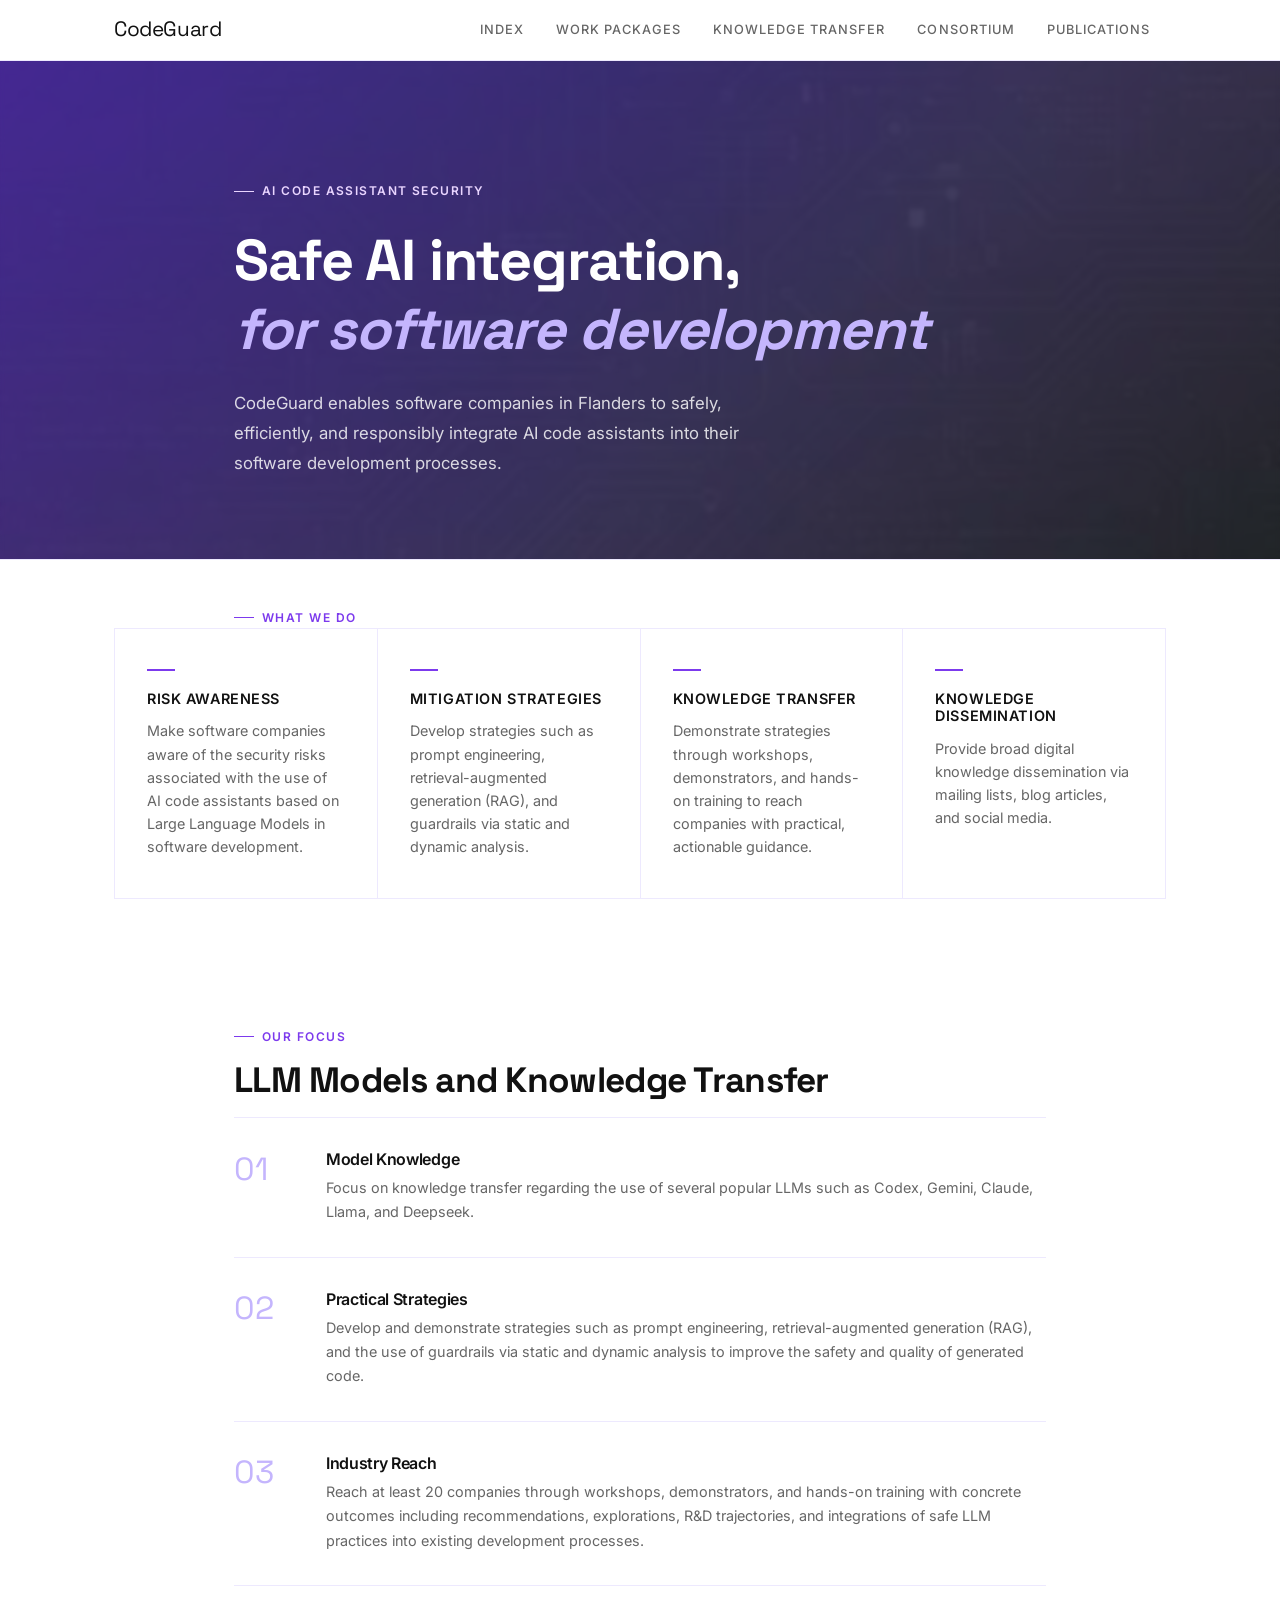
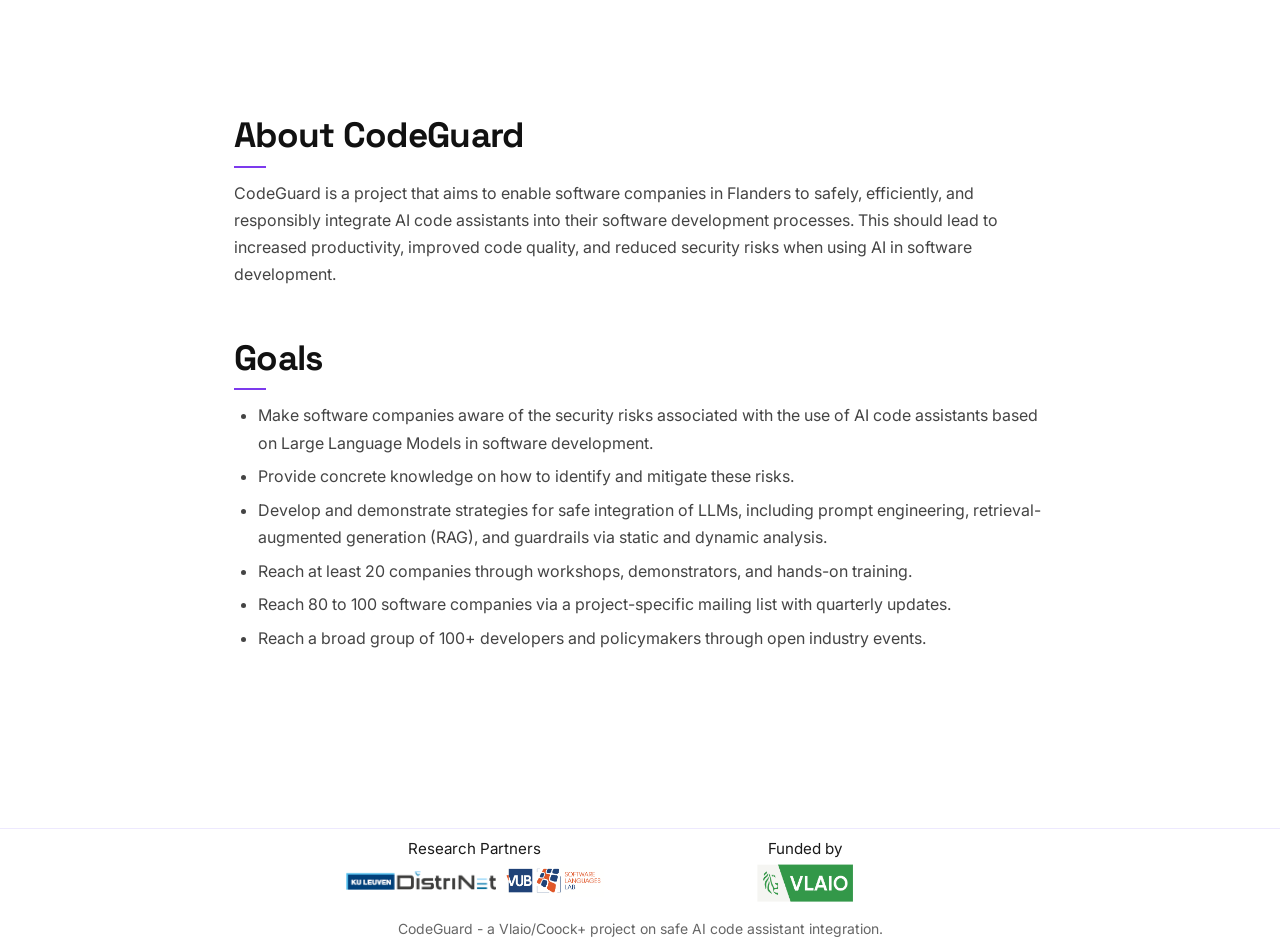
==== commit 2e7e0fe2: "updating blog with publications" ====
--- a/index.html
+++ b/index.html
@@ -24,7 +24,7 @@
                         <a href="workpackages.html">Work Packages</a>
                         <a href="knowledge-transfer.html">Knowledge Transfer</a>
                         <a href="consortium.html">Consortium</a>
-                        <a href="blog.html">Blog</a>
+                        <a href="publications.html">Publications</a>
                     </nav>
                 </div>
             </div>
--- a/style.css
+++ b/style.css
@@ -167,7 +167,26 @@
 .hero {
     padding: 7rem 0 5rem;
     border-bottom: 1px solid #ede9fe;
-}
+    position: relative;
+    background:
+        linear-gradient(135deg,
+            rgba(124, 58, 237, 0.55) 0%,
+            rgba(167, 139, 250, 0.25) 60%,
+            rgba(255, 255, 255, 0.08) 100%),
+        url('assets/images/hero-bg.png') center/cover no-repeat;
+    overflow: hidden;
+}
+
+.hero::after {
+    content: '';
+    position: absolute;
+    inset: 0;
+    -webkit-backdrop-filter: blur(2px);
+    backdrop-filter: blur(2px);
+    pointer-events: none;
+}
+
+.hero .container { position: relative; z-index: 1; }
 
 .hero__label {
     display: inline-flex;
@@ -177,7 +196,7 @@
     font-weight: 600;
     letter-spacing: 0.12em;
     text-transform: uppercase;
-    color: #7c3aed;
+    color: #e9d5ff;
     margin-bottom: 1.5rem;
 }
 
@@ -186,22 +205,23 @@
     display: inline-block;
     width: 20px;
     height: 1px;
-    background: #7c3aed;
+    background: #e9d5ff;
 }
 
 .hero h1 {
     margin-bottom: 1.5rem;
     max-width: 700px;
+    color: #ffffff;
 }
 
 .hero h1 em {
     font-style: italic;
-    color: #7c3aed;
+    color: #c4b5fd;
 }
 
 .hero__sub {
     font-size: 1.05rem;
-    color: #555;
+    color: rgba(255, 255, 255, 0.82);
     max-width: 520px;
     margin-bottom: 2.5rem;
     line-height: 1.8;
@@ -373,23 +393,43 @@
 .page-hero {
     padding: 4rem 0 3rem;
     border-bottom: 1px solid #ede9fe;
-}
+    position: relative;
+    background:
+        linear-gradient(135deg,
+            rgba(124, 58, 237, 0.55) 0%,
+            rgba(167, 139, 250, 0.25) 60%,
+            rgba(255, 255, 255, 0.08) 100%),
+        url('assets/images/hero-bg.png') center/cover no-repeat;
+    overflow: hidden;
+}
+
+.page-hero::after {
+    content: '';
+    position: absolute;
+    inset: 0;
+    -webkit-backdrop-filter: blur(2px);
+    backdrop-filter: blur(2px);
+    pointer-events: none;
+}
+
+.page-hero .container { position: relative; z-index: 1; }
 
 .page-hero__label {
     font-size: 0.75rem;
     font-weight: 600;
     letter-spacing: 0.12em;
     text-transform: uppercase;
-    color: #7c3aed;
+    color: #e9d5ff;
     margin-bottom: 0.75rem;
 }
 
 .page-hero h1 {
     margin-bottom: 0.75rem;
+    color: #ffffff;
 }
 .page-hero p {
     font-size: 1.05rem;
-    color: #555;
+    color: rgba(255, 255, 255, 0.78);
     max-width: 560px;
 }
 
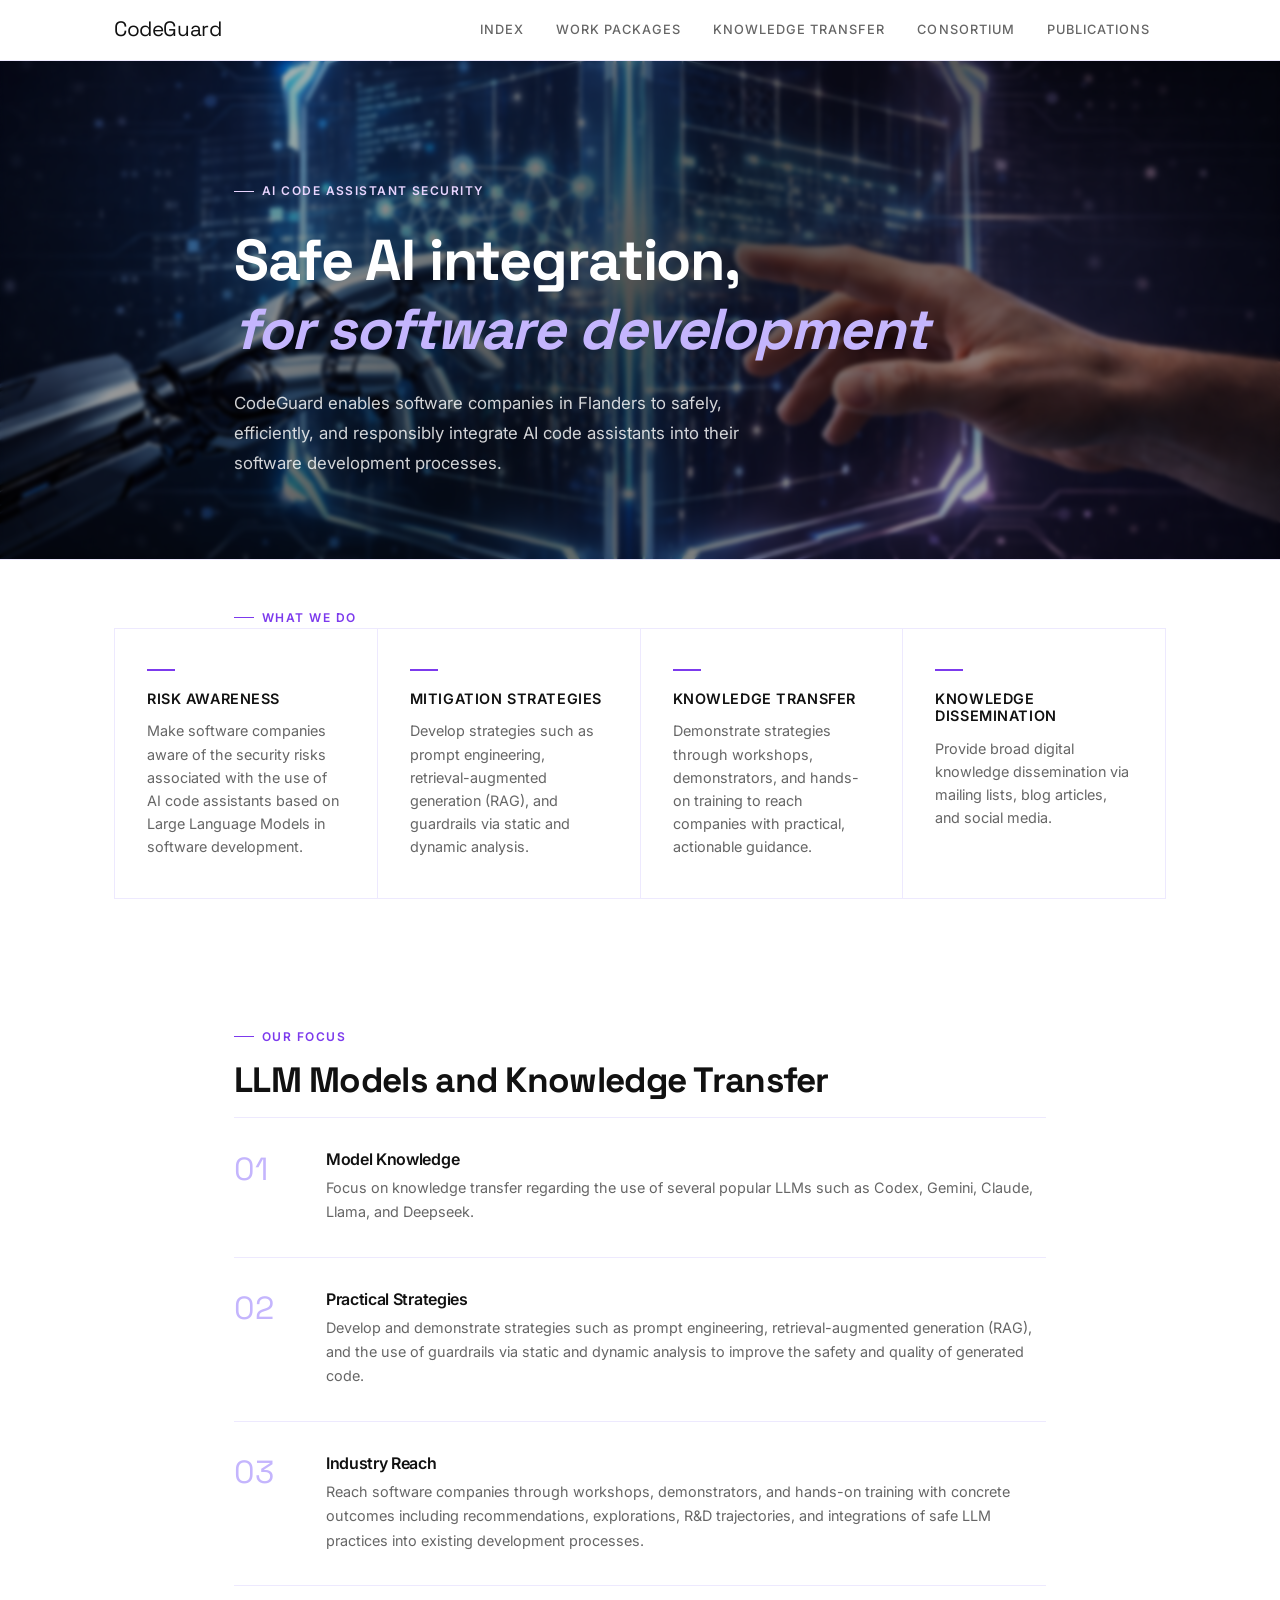
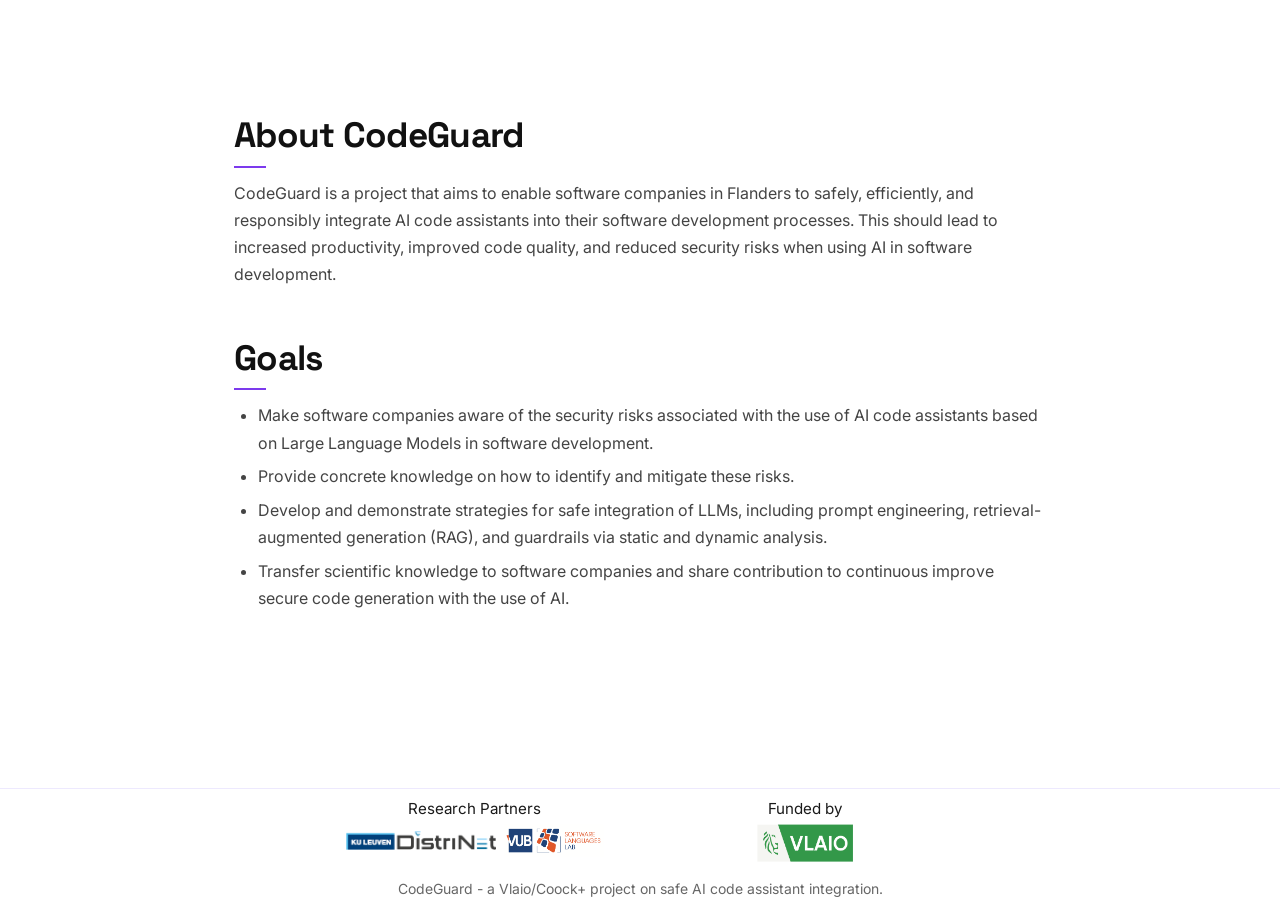
==== commit 65f8b750: "deleted kpi on the goals" ====
--- a/index.html
+++ b/index.html
@@ -1,329 +1,273 @@
 <!doctype html>
 <html lang="en">
-    <head>
-        <meta charset="utf-8" />
-        <meta name="viewport" content="width=device-width, initial-scale=1" />
-        <title>
-            CodeGuard — Safe Deployment of AI Code Assistants in Software
-            Development
-        </title>
-        <meta
-            name="description"
-            content="CodeGuard enables software companies in Flanders to safely, efficiently, and responsibly integrate AI code assistants into their software development processes."
-        />
-        <link rel="stylesheet" href="style.css" />
-    </head>
-
-    <body>
-        <header class="site-header">
+
+<head>
+    <meta charset="utf-8" />
+    <meta name="viewport" content="width=device-width, initial-scale=1" />
+    <title>
+        CodeGuard — Safe Deployment of AI Code Assistants in Software
+        Development
+    </title>
+    <meta name="description"
+        content="CodeGuard enables software companies in Flanders to safely, efficiently, and responsibly integrate AI code assistants into their software development processes." />
+    <link rel="stylesheet" href="style.css" />
+</head>
+
+<body>
+    <header class="site-header">
+        <div class="container--wide">
+            <div class="nav-inner">
+                <a class="site-brand" href="index.html">CodeGuard</a>
+                <nav class="site-nav">
+                    <a href="index.html">Index</a>
+                    <a href="workpackages.html">Work Packages</a>
+                    <a href="knowledge-transfer.html">Knowledge Transfer</a>
+                    <a href="consortium.html">Consortium</a>
+                    <a href="publications.html">Publications</a>
+                </nav>
+            </div>
+        </div>
+    </header>
+
+    <main>
+        <!-- Hero -->
+        <section class="hero">
+            <div class="container">
+                <div class="hero__label">AI Code Assistant Security</div>
+                <h1>
+                    Safe AI integration,<br /><em>for software development</em>
+                </h1>
+                <p class="hero__sub">
+                    CodeGuard enables software companies in Flanders to
+                    safely, efficiently, and responsibly integrate AI code
+                    assistants into their software development processes.
+                </p>
+            </div>
+        </section>
+
+        <!-- Key capabilities -->
+        <section class="section--sm">
+            <div class="container">
+                <p class="section-label">What we do</p>
+            </div>
             <div class="container--wide">
-                <div class="nav-inner">
-                    <a class="site-brand" href="index.html">CodeGuard</a>
-                    <nav class="site-nav">
-                        <a href="index.html">Index</a>
-                        <a href="workpackages.html">Work Packages</a>
-                        <a href="knowledge-transfer.html">Knowledge Transfer</a>
-                        <a href="consortium.html">Consortium</a>
-                        <a href="publications.html">Publications</a>
-                    </nav>
-                </div>
-            </div>
-        </header>
-
-        <main>
-            <!-- Hero -->
-            <section class="hero">
-                <div class="container">
-                    <div class="hero__label">AI Code Assistant Security</div>
-                    <h1>
-                        Safe AI integration,<br /><em
-                            >for software development</em
-                        >
-                    </h1>
-                    <p class="hero__sub">
-                        CodeGuard enables software companies in Flanders to
-                        safely, efficiently, and responsibly integrate AI code
-                        assistants into their software development processes.
-                    </p>
-                </div>
-            </section>
-
-            <!-- Key capabilities -->
-            <section class="section--sm">
-                <div class="container">
-                    <p class="section-label">What we do</p>
-                </div>
-                <div class="container--wide">
-                    <div class="feature-grid">
-                        <div class="feature-card">
-                            <div class="feature-card__marker"></div>
-                            <h3>Risk Awareness</h3>
+                <div class="feature-grid">
+                    <div class="feature-card">
+                        <div class="feature-card__marker"></div>
+                        <h3>Risk Awareness</h3>
+                        <p>
+                            Make software companies aware of the security
+                            risks associated with the use of AI code
+                            assistants based on Large Language Models in
+                            software development.
+                        </p>
+                    </div>
+                    <div class="feature-card">
+                        <div class="feature-card__marker"></div>
+                        <h3>Mitigation Strategies</h3>
+                        <p>
+                            Develop strategies such as prompt engineering,
+                            retrieval-augmented generation (RAG), and
+                            guardrails via static and dynamic analysis.
+                        </p>
+                    </div>
+                    <div class="feature-card">
+                        <div class="feature-card__marker"></div>
+                        <h3>Knowledge Transfer</h3>
+                        <p>
+                            Demonstrate strategies through workshops,
+                            demonstrators, and hands-on training to reach
+                            companies with practical, actionable guidance.
+                        </p>
+                    </div>
+                    <div class="feature-card">
+                        <div class="feature-card__marker"></div>
+                        <h3>Knowledge Dissemination</h3>
+                        <p>
+                            Provide broad digital knowledge dissemination
+                            via mailing lists, blog articles, and social
+                            media.
+                        </p>
+                    </div>
+                </div>
+            </div>
+        </section>
+
+        <!-- Three-level approach -->
+        <section class="section" id="about">
+            <div class="container">
+                <p class="section-label">Our focus</p>
+                <h2>LLM Models and Knowledge Transfer</h2>
+                <div class="step-list">
+                    <div class="step-item">
+                        <div class="step-number">01</div>
+                        <div class="step-content">
+                            <h3>Model Knowledge</h3>
                             <p>
-                                Make software companies aware of the security
-                                risks associated with the use of AI code
-                                assistants based on Large Language Models in
-                                software development.
+                                Focus on knowledge transfer regarding the
+                                use of several popular LLMs such as Codex,
+                                Gemini, Claude, Llama, and Deepseek.
                             </p>
                         </div>
-                        <div class="feature-card">
-                            <div class="feature-card__marker"></div>
-                            <h3>Mitigation Strategies</h3>
+                    </div>
+                    <div class="step-item">
+                        <div class="step-number">02</div>
+                        <div class="step-content">
+                            <h3>Practical Strategies</h3>
                             <p>
-                                Develop strategies such as prompt engineering,
-                                retrieval-augmented generation (RAG), and
-                                guardrails via static and dynamic analysis.
+                                Develop and demonstrate strategies such as
+                                prompt engineering, retrieval-augmented
+                                generation (RAG), and the use of guardrails
+                                via static and dynamic analysis to improve
+                                the safety and quality of generated code.
                             </p>
                         </div>
-                        <div class="feature-card">
-                            <div class="feature-card__marker"></div>
-                            <h3>Knowledge Transfer</h3>
+                    </div>
+                    <div class="step-item">
+                        <div class="step-number">03</div>
+                        <div class="step-content">
+                            <h3>Industry Reach</h3>
                             <p>
-                                Demonstrate strategies through workshops,
-                                demonstrators, and hands-on training to reach
-                                companies with practical, actionable guidance.
+                                Reach software companies through
+                                workshops, demonstrators, and hands-on
+                                training with concrete outcomes including
+                                recommendations, explorations, R&D
+                                trajectories, and integrations of safe LLM
+                                practices into existing development
+                                processes.
                             </p>
                         </div>
-                        <div class="feature-card">
-                            <div class="feature-card__marker"></div>
-                            <h3>Knowledge Dissemination</h3>
-                            <p>
-                                Provide broad digital knowledge dissemination
-                                via mailing lists, blog articles, and social
-                                media.
-                            </p>
-                        </div>
-                    </div>
-                </div>
-            </section>
-
-            <!-- Three-level approach -->
-            <section class="section" id="about">
-                <div class="container">
-                    <p class="section-label">Our focus</p>
-                    <h2>LLM Models and Knowledge Transfer</h2>
-                    <div class="step-list">
-                        <div class="step-item">
-                            <div class="step-number">01</div>
-                            <div class="step-content">
-                                <h3>Model Knowledge</h3>
-                                <p>
-                                    Focus on knowledge transfer regarding the
-                                    use of several popular LLMs such as Codex,
-                                    Gemini, Claude, Llama, and Deepseek.
-                                </p>
-                            </div>
-                        </div>
-                        <div class="step-item">
-                            <div class="step-number">02</div>
-                            <div class="step-content">
-                                <h3>Practical Strategies</h3>
-                                <p>
-                                    Develop and demonstrate strategies such as
-                                    prompt engineering, retrieval-augmented
-                                    generation (RAG), and the use of guardrails
-                                    via static and dynamic analysis to improve
-                                    the safety and quality of generated code.
-                                </p>
-                            </div>
-                        </div>
-                        <div class="step-item">
-                            <div class="step-number">03</div>
-                            <div class="step-content">
-                                <h3>Industry Reach</h3>
-                                <p>
-                                    Reach at least 20 companies through
-                                    workshops, demonstrators, and hands-on
-                                    training with concrete outcomes including
-                                    recommendations, explorations, R&D
-                                    trajectories, and integrations of safe LLM
-                                    practices into existing development
-                                    processes.
-                                </p>
-                            </div>
-                        </div>
-                    </div>
-                </div>
-            </section>
-
-            <!-- About prose -->
-            <section class="section" style="padding-top: 0">
-                <div class="container prose">
-                    <h2>About CodeGuard</h2>
-                    <p>
-                        CodeGuard is a project that aims to enable software
-                        companies in Flanders to safely, efficiently, and
-                        responsibly integrate AI code assistants into their
-                        software development processes. This should lead to
-                        increased productivity, improved code quality, and
-                        reduced security risks when using AI in software
-                        development.
-                    </p>
-
-                    <h2>Goals</h2>
-                    <ul>
-                        <li>
-                            Make software companies aware of the security risks
-                            associated with the use of AI code assistants based
-                            on Large Language Models in software development.
-                        </li>
-                        <li>
-                            Provide concrete knowledge on how to identify and
-                            mitigate these risks.
-                        </li>
-                        <li>
-                            Develop and demonstrate strategies for safe
-                            integration of LLMs, including prompt engineering,
-                            retrieval-augmented generation (RAG), and guardrails
-                            via static and dynamic analysis.
-                        </li>
-                        <li>
-                            Reach at least 20 companies through workshops,
-                            demonstrators, and hands-on training.
-                        </li>
-                        <li>
-                            Reach 80 to 100 software companies via a
-                            project-specific mailing list with quarterly
-                            updates.
-                        </li>
-                        <li>
-                            Reach a broad group of 100+ developers and
-                            policymakers through open industry events.
-                        </li>
-                    </ul>
-                </div>
-            </section>
-        </main>
-
-        <footer
-            class="site-footer"
-            style="padding: 0.5em 0 0.5em 0; font-size: 0.95em"
-        >
-            <div class="wrapper" style="padding: 0">
-                <div
-                    class="footer-row"
-                    style="
+                    </div>
+                </div>
+            </div>
+        </section>
+
+        <!-- About prose -->
+        <section class="section" style="padding-top: 0">
+            <div class="container prose">
+                <h2>About CodeGuard</h2>
+                <p>
+                    CodeGuard is a project that aims to enable software
+                    companies in Flanders to safely, efficiently, and
+                    responsibly integrate AI code assistants into their
+                    software development processes. This should lead to
+                    increased productivity, improved code quality, and
+                    reduced security risks when using AI in software
+                    development.
+                </p>
+
+                <h2>Goals</h2>
+                <ul>
+                    <li>
+                        Make software companies aware of the security risks
+                        associated with the use of AI code assistants based
+                        on Large Language Models in software development.
+                    </li>
+                    <li>
+                        Provide concrete knowledge on how to identify and
+                        mitigate these risks.
+                    </li>
+                    <li>
+                        Develop and demonstrate strategies for safe
+                        integration of LLMs, including prompt engineering,
+                        retrieval-augmented generation (RAG), and guardrails
+                        via static and dynamic analysis.
+                    </li>
+                    <li>
+                        Transfer scientific knowledge to software companies and share contribution to continuous improve
+                        secure code generation with the use of AI.
+                    </li>
+                </ul>
+            </div>
+        </section>
+    </main>
+
+    <footer class="site-footer" style="padding: 0.5em 0 0.5em 0; font-size: 0.95em">
+        <div class="wrapper" style="padding: 0">
+            <div class="footer-row" style="
                         display: flex;
                         flex-direction: row;
                         align-items: flex-start;
                         justify-content: center;
                         gap: 2em;
                         flex-wrap: nowrap;
-                    "
-                >
-                    <!-- Research Partners Column -->
-                    <div
-                        style="
+                    ">
+                <!-- Research Partners Column -->
+                <div style="
                             display: flex;
                             flex-direction: column;
                             align-items: center;
                             flex: 1;
                             min-width: 220px;
                             max-width: 300px;
-                        "
-                    >
-                        <div
-                            class="footer-partners-title"
-                            style="
+                        ">
+                    <div class="footer-partners-title" style="
                                 font-size: 1em;
                                 text-align: center;
                                 margin-bottom: 0.1em;
-                            "
-                        >
-                            Research Partners
-                        </div>
-                        <div
-                            class="footer-logos"
-                            style="
+                            ">
+                        Research Partners
+                    </div>
+                    <div class="footer-logos" style="
                                 display: flex;
                                 gap: 0.5em;
                                 align-items: center;
                                 justify-content: center;
                                 width: 100%;
-                            "
-                        >
-                            <a
-                                href="http://iiw.kuleuven.be/onderzoek/distrinet/"
-                                target="_blank"
-                                rel="noopener noreferrer"
-                                title="KU Leuven DistriNet"
-                            >
-                                <img
-                                    src="/assets/images/kul_distrinet.png"
-                                    alt="KU Leuven DistriNet"
-                                    style="max-height: 50px; max-width: 150px"
-                                />
-                            </a>
-                            <a
-                                href="https://soft.vub.ac.be/"
-                                target="_blank"
-                                rel="noopener noreferrer"
-                                title="VUB Software Languages Lab"
-                            >
-                                <img
-                                    src="/assets/images/vub_soft.png"
-                                    alt="VUB Software Languages Lab"
-                                    style="max-height: 40px; max-width: 100px"
-                                />
-                            </a>
-                        </div>
-                    </div>
-                    <!-- Funded By Column -->
-                    <div
-                        style="
+                            ">
+                        <a href="http://iiw.kuleuven.be/onderzoek/distrinet/" target="_blank" rel="noopener noreferrer"
+                            title="KU Leuven DistriNet">
+                            <img src="/assets/images/kul_distrinet.png" alt="KU Leuven DistriNet"
+                                style="max-height: 50px; max-width: 150px" />
+                        </a>
+                        <a href="https://soft.vub.ac.be/" target="_blank" rel="noopener noreferrer"
+                            title="VUB Software Languages Lab">
+                            <img src="/assets/images/vub_soft.png" alt="VUB Software Languages Lab"
+                                style="max-height: 40px; max-width: 100px" />
+                        </a>
+                    </div>
+                </div>
+                <!-- Funded By Column -->
+                <div style="
                             display: flex;
                             flex-direction: column;
                             align-items: center;
                             flex: 1;
                             min-width: 220px;
                             max-width: 300px;
-                        "
-                    >
-                        <div
-                            class="footer-partners-title"
-                            style="
+                        ">
+                    <div class="footer-partners-title" style="
                                 font-size: 1em;
                                 text-align: center;
                                 margin-bottom: 0.1em;
-                            "
-                        >
-                            Funded by
-                        </div>
-                        <div
-                            class="footer-logo-funded"
-                            style="
+                            ">
+                        Funded by
+                    </div>
+                    <div class="footer-logo-funded" style="
                                 display: flex;
                                 align-items: center;
                                 justify-content: center;
                                 width: 100%;
-                            "
-                        >
-                            <a
-                                href="https://www.vlaio.be/"
-                                target="_blank"
-                                rel="noopener noreferrer"
-                                title="VLAIO - Flanders Innovation & Entrepreneurship"
-                            >
-                                <img
-                                    src="/assets/images/vlaio.png"
-                                    alt="VLAIO"
-                                    style="max-height: 38px; max-width: 110px"
-                                />
-                            </a>
-                        </div>
-                    </div>
-                </div>
-                <div
-                    style="
+                            ">
+                        <a href="https://www.vlaio.be/" target="_blank" rel="noopener noreferrer"
+                            title="VLAIO - Flanders Innovation & Entrepreneurship">
+                            <img src="/assets/images/vlaio.png" alt="VLAIO"
+                                style="max-height: 38px; max-width: 110px" />
+                        </a>
+                    </div>
+                </div>
+            </div>
+            <div style="
                         text-align: center;
                         font-size: 0.92em;
                         color: #666;
                         margin-top: 0.5em;
-                    "
-                >
-                    CodeGuard - a Vlaio/Coock+ project on safe AI code assistant
-                    integration.
-                </div>
-            </div>
-        </footer>
-    </body>
-</html>
+                    ">
+                CodeGuard - a Vlaio/Coock+ project on safe AI code assistant
+                integration.
+            </div>
+        </div>
+    </footer>
+</body>
+
+</html>
--- a/style.css
+++ b/style.css
@@ -38,14 +38,17 @@
 h1 {
     font-size: clamp(2.4rem, 5vw, 3.6rem);
 }
+
 h2 {
     font-size: clamp(1.6rem, 3vw, 2.2rem);
     margin-bottom: 1rem;
 }
+
 h3 {
     font-size: 1.25rem;
     margin-bottom: 0.5rem;
 }
+
 h4 {
     font-size: 1rem;
 }
@@ -54,6 +57,7 @@
     margin-bottom: 1rem;
     color: #444;
 }
+
 p:last-child {
     margin-bottom: 0;
 }
@@ -63,6 +67,7 @@
     text-decoration: none;
     transition: color 0.2s;
 }
+
 a:hover {
     color: #5b21b6;
 }
@@ -72,6 +77,7 @@
     margin-left: 1.5rem;
     color: #444;
 }
+
 li {
     margin-bottom: 0.4rem;
 }
@@ -156,9 +162,11 @@
 .section {
     padding: 5rem 0;
 }
+
 .section--sm {
     padding: 3rem 0;
 }
+
 .section--top {
     padding-top: 5rem;
 }
@@ -170,10 +178,10 @@
     position: relative;
     background:
         linear-gradient(135deg,
-            rgba(124, 58, 237, 0.55) 0%,
-            rgba(167, 139, 250, 0.25) 60%,
-            rgba(255, 255, 255, 0.08) 100%),
-        url('assets/images/hero-bg.png') center/cover no-repeat;
+            rgba(0, 0, 0, 0.10) 0%,
+            rgba(0, 0, 0, 0.70) 50%,
+            rgba(0, 0, 0, 0.10) 100%),
+        url('assets/images/bg_landing_page.png') center/cover no-repeat;
     overflow: hidden;
 }
 
@@ -186,7 +194,10 @@
     pointer-events: none;
 }
 
-.hero .container { position: relative; z-index: 1; }
+.hero .container {
+    position: relative;
+    z-index: 1;
+}
 
 .hero__label {
     display: inline-flex;
@@ -361,11 +372,13 @@
 .prose h1 {
     margin-bottom: 0.75rem;
 }
+
 .prose h2 {
     margin-top: 3rem;
     margin-bottom: 0.75rem;
     padding-bottom: 0;
 }
+
 .prose h2::after {
     content: "";
     display: block;
@@ -374,16 +387,20 @@
     background: #7c3aed;
     margin-top: 0.6rem;
 }
+
 .prose p {
     font-size: 1rem;
     color: #444;
 }
+
 .prose ul {
     margin-bottom: 1rem;
 }
+
 .prose ol {
     margin-bottom: 1rem;
 }
+
 .prose li {
     font-size: 1rem;
     color: #444;
@@ -399,7 +416,7 @@
             rgba(124, 58, 237, 0.55) 0%,
             rgba(167, 139, 250, 0.25) 60%,
             rgba(255, 255, 255, 0.08) 100%),
-        url('assets/images/hero-bg.png') center/cover no-repeat;
+        url('assets/images/bg_landing_page.png') center/cover no-repeat;
     overflow: hidden;
 }
 
@@ -412,7 +429,10 @@
     pointer-events: none;
 }
 
-.page-hero .container { position: relative; z-index: 1; }
+.page-hero .container {
+    position: relative;
+    z-index: 1;
+}
 
 .page-hero__label {
     font-size: 0.75rem;
@@ -427,6 +447,7 @@
     margin-bottom: 0.75rem;
     color: #ffffff;
 }
+
 .page-hero p {
     font-size: 1.05rem;
     color: rgba(255, 255, 255, 0.78);
@@ -469,6 +490,7 @@
 .card h3 a {
     color: inherit;
 }
+
 .card h3 a:hover {
     color: #7c3aed;
 }
@@ -568,16 +590,19 @@
     line-height: 1.6;
     flex-shrink: 0;
 }
+
 .contact-box__name {
     font-size: 0.9rem;
     font-weight: 600;
     color: #111;
     margin-bottom: 0.1rem;
 }
+
 .contact-box__detail {
     font-size: 0.85rem;
     color: #666;
 }
+
 .contact-box a {
     font-size: 0.85rem;
 }
@@ -635,6 +660,7 @@
 .search-box:focus {
     border-color: #7c3aed;
 }
+
 .search-hint {
     font-size: 0.8rem;
     color: #999;
@@ -716,28 +742,35 @@
     .hero {
         padding: 4rem 0 3rem;
     }
+
     .section {
         padding: 3rem 0;
     }
+
     .nav-inner {
         height: 54px;
     }
+
     .site-nav a {
         padding: 0.4rem 0.5rem;
     }
+
     .step-item {
         grid-template-columns: 40px 1fr;
         gap: 1rem;
     }
+
     .wp-header {
         grid-template-columns: 1fr;
         gap: 1rem;
     }
+
     .wp-number {
         font-size: 1.8rem;
     }
+
     .footer-inner {
         flex-direction: column;
         align-items: flex-start;
     }
-}
+}
